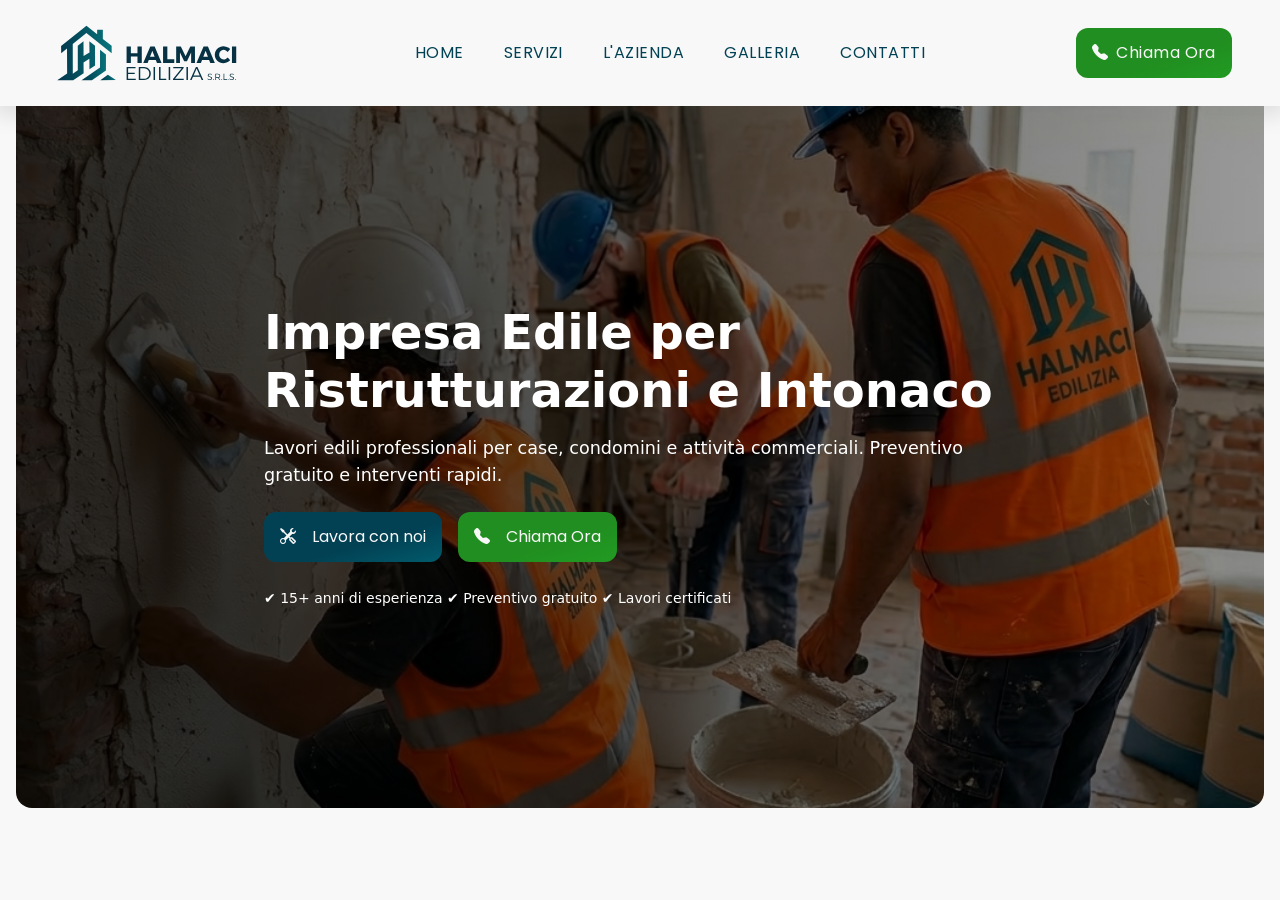
==== index.html @ b9a2c6d1 "section form contacts + fixes" ====
<!DOCTYPE html>
<html lang="it">

<head>
    <meta charset="UTF-8">
    <meta name="viewport" content="width=device-width, initial-scale=1.0">
    <title>Halmaci Edilizia S.R.L.S.</title>

    <!-- SEO -->
    <meta name="description"
        content="Halmaci Edilizia SRLS offre ristrutturazioni, lavori edili e servizi professionali per abitazioni e aziende. Contattaci per un preventivo.">
    <meta property="og:title" content="Halmaci Edilizia SRLS">
    <meta property="og:description" content="Ristrutturazioni e lavori edili professionali.">
    <meta name="author" content="Halmaci Edilizia SRLS">
    <meta property="og:type" content="website">
    <meta property="og:url" content="https://halmaciediliziasrls.it">
    <meta property="og:image" content="https://halmaciediliziasrls.it/assets/img/logo_halmaci_testo_destra">

    <!-- favicon -->
    <link rel="icon" type="image/png" sizes="96x96" href="/assets/img/favicon-package/favicon-96x96.png">
    <link rel="icon" href="/assets/img/favicon-package/favicon.svg" type="image/svg+xml" sizes="any">
    <link rel="icon" href="/assets/img/favicon-package/favicon.ico">
    <link rel="apple-touch-icon" href="/assets/img/favicon-package//apple-touch-icon.png">
    <link rel="manifest" href="/assets/img/favicon-package/site.webmanifest">
    <meta name="theme-color" content="#ffffff" media="(prefers-color-scheme: light)">
    <meta name="theme-color" content="#0f172a" media="(prefers-color-scheme: dark)">
    <!-- <link rel="icon" href="/assets/img/favicon.ico" type="image/x-icon"> -->


    <link href="https://cdn.jsdelivr.net/npm/bootstrap@5.3.2/dist/css/bootstrap.min.css" rel="stylesheet">
    <link rel="stylesheet" href="../assets/css/styles.css">
    <link rel="stylesheet" href="../assets/css/index.css">
    <link rel="stylesheet" href="../assets/css/navbar.css">
    <link rel="stylesheet" href="../assets/css/footer.css">
    <link rel="stylesheet" href="../assets/css/hero.css">
    <link rel="stylesheet" href="../assets/css/services.css">
    <link rel="stylesheet" href="../assets/css/aboutUs.css">
    <link rel="stylesheet" href="../assets/css/contact.css">
    <link rel="stylesheet" href="../assets/css/userReviews.css">
    <link rel="stylesheet" href="https://cdn.jsdelivr.net/npm/bootstrap-icons@1.13.1/font/bootstrap-icons.min.css">
    <link rel="preconnect" href="https://fonts.googleapis.com">
    <link rel="preconnect" href="https://fonts.gstatic.com" crossorigin>
</head>

<body>

    <!-- NAVBAR -->
    <div id="navbar"></div>

    <!-- CONTAINER PRINCIPALE -->
    <div id="content">
        <div id="home"></div>

        <div id="services"></div>

        <div id="user-reviews"></div>

        <div id="about-us"></div>

        <div id="contact-us"></div>

        <div id="work-with-us"></div>

        <!-- FOOTER -->
        <div id="footer"></div>
    </div>

    <script src="assets/js/navbarManager.js"></script>
    <script src="assets/js/loadComponents.js"></script>
    <script src="assets/js/switchForms.js"></script>
    <script src="assets/js/clearUrl.js"></script>
    <script src="https://cdn.jsdelivr.net/npm/bootstrap@5.3.2/dist/js/bootstrap.bundle.min.js"></script>


</body>

</html>
---- assets/css/styles.css ----
@import url('https://fonts.googleapis.com/css2?family=Roboto:ital,wght@0,100..900;1,100..900&display=swap');
@import url('https://fonts.googleapis.com/css2?family=Inter:ital,opsz,wght@0,14..32,100..900;1,14..32,100..900&display=swap');
@import url('https://fonts.googleapis.com/css2?family=Poppins:ital,wght@0,100;0,200;0,300;0,400;0,500;0,600;0,700;0,800;0,900;1,100;1,200;1,300;1,400;1,500;1,600;1,700;1,800;1,900&display=swap');

:root {
  /* --primary-color: #024154;
  --dark-primary-color: #0a1418;
  --secondary-color: #009aa5;
  --white-color: #fdfdfd;
  --grey-color: #e0eff1; */
  --primary-color: #024154;
  --dark-primary-color: #0a1418;
  --secondary-color: #009aa5;
  --light-secondary-color: #33b8c2;
  --white-color: #f8f8f8;
  --grey-color: #e3e3e3;
  --green-color: #27bd27;
  --dark-green-color: #208e20;
  --red-color: #da2929;
  --dark-red-color: #9f1c1c;
  --primary-linear-gradient: linear-gradient(to top left, var(--secondary-color) 0%, var(--primary-color) 70%, var(--primary-color) 100%);
  --secondary-linear-gradient-light: linear-gradient(to top left, var(--secondary-color) 0%, var(--light-secondary-color) 60%, #79d8e2 100%);
  --green-linear-gradient: linear-gradient(to top left, var(--green-color) 0%, var(--dark-green-color) 70%, var(--dark-green-color) 100%);
  --red-linear-gradient: linear-gradient(to top left, var(--red-color) 0%, var(--dark-red-color) 70%, var(--dark-red-color) 100%);
  --white-linear-gradient: linear-gradient(to top left, var(--grey-color) 0%, var(--grey-color) 70%, var(--white-color) 100%);
}

html {
  scroll-behavior: smooth;
}

/* DEFINIZIONE DIMENSIONI TESTI */
.font-title {
  font-family: "Poppins", sans-serif !important;
  font-weight: 700 !important;
  font-style: normal !important;
  font-size: 16px;
}

.font-paragraph {
  font-size: 16px;
  text-align: left;
  font-weight: 400 !important;
  font-family: "Inter", sans-serif;
  font-optical-sizing: auto;
  font-style: normal;
}

.inter {
  font-family: "Inter", sans-serif;
  font-optical-sizing: auto;
  font-style: normal;
}

.poppins {
  font-family: "Poppins", sans-serif;
  font-weight: 400;
  font-style: normal;
}

.poppins-bold {
  font-family: "Poppins", sans-serif;
  font-weight: 700;
  font-style: normal;
}

/* MODELLI DI TESTI */
.section-title {
  font-family: "Poppins", sans-serif !important;
  font-weight: 300 !important;
  font-style: normal !important;
  letter-spacing: 0.3rem;
  padding: 0 0 2.5rem 0;
  text-transform: uppercase;
  position: relative;

  span {
    font-size: 36px;
    position: relative;
  }

  .title-first-part {
    font-size: 36px;
  }

  .title-second-part {
    font-weight: 700;
    margin: 0 0 0 4rem;
    font-size: 38px;
    color: var(--primary-color);
  }

  @media (max-width: 991px) {
    padding: 0 0 1.5rem 0;
  }
}

/*******************/

/* BOTTONI CUSTOM */
.btn-custom {
  background: var(--primary-linear-gradient);
  background-size: 200% 200%;
  background-position: 0% 0%;
  transition: all 0.3s ease;
  font-size: 16px;
  display: flex;
  justify-content: center;
  align-items: center;
  gap: 0.5rem;
  color: var(--white-color);
  font-family: "Poppins", sans-serif;
  font-weight: 400;
  font-style: normal;
  padding: 0.8rem 1rem;
  text-decoration: none;
  border-radius: 12px;
  border: none;

  i {
    transition: all 0.3s ease;
  }

  &:hover {
    font-weight: 700;
    background-position: 100% 100%;

    i {
      transform: scale(1.3);
    }
  }
}

.btn-custom-ghost {
  background-color: transparent;
  border: 1px solid var(--primary-color);
  font-size: 16px;
  display: flex;
  gap: 0.5rem;
  justify-content: center;
  align-items: center;
  color: var(--primary-color);
  font-family: "Poppins", sans-serif;
  font-weight: 400;
  font-style: normal;
  padding: 0.8rem 1rem;
  text-decoration: none;
  border-radius: 12px;
  transition: all 0.3s ease;

  i {
    transition: all 0.3s ease;
  }

  &:hover {
    font-weight: 700;
    background-color: var(--primary-color);
    color: var(--white-color);

    i {
      transform: scale(1.3);
      transition: all 0.3s ease;
    }
  }
}

.btn-call-now {
  --primary-linear-gradient: var(--green-linear-gradient);
  color: var(--white-color) !important;
}

.btn-custom-light {
  --primary-linear-gradient: var(--white-linear-gradient);
  color: var(--dark-primary-color) !important;
}

.btn-call-now-navbar {
  @media (max-width: 991px) {
    width: 3rem !important;
    height: 3rem !important;

    i {
      margin: 0 !important;
    }

    span {
      display: none !important;
    }
  }
}

.btn-reset-form {
  --primary-linear-gradient: var(--red-linear-gradient) !important;
  color: var(--white-color) !important;
}

.container-custom {
  padding: 5rem 0 !important;
  width: 100% !important;
  max-width: 100% !important;

  @media (max-width: 991px) {
    padding: 3rem 1rem !important;
  }
}

.img-custom {
  border-radius: 12px;
}
---- assets/css/index.css ----
html,
body {
    height: 100%;
    margin: 0;
    padding: 0;
    overflow: hidden;
}

#content {
    height: 100%;
    overflow-y: auto;
    overflow-x: hidden;
    -webkit-overflow-scrolling: touch;
}

body {
    display: flex;
    flex-direction: column;
    min-height: 100vh;
    background-color: var(--white-color);
}

#content {
    flex: 1;
    scroll-behavior: smooth;
}
---- assets/css/navbar.css ----
.navbar {
    letter-spacing: 0.03em;
    box-shadow: 0px 5px 20px 5px rgba(0, 0, 0, 0.1);
}

.navbar-nav {
    gap: 1.5rem;

    @media (max-width: 991) {
        margin: 0 !important;
        margin-left: auto !important;
    }
}

.container-navbar {
    padding: 0.5rem 3rem !important;
    width: 100% !important;
    max-width: 100% !important;

    @media (max-width: 991px) {
        padding: 1rem !important;
    }
}

.custom-navbar {
    background-color: var(--white-color);

    .navbar-brand {
        color: var(--primary-color);
        font-weight: 700;
    }

    .logo {
        padding: 0.5rem;
    }

    .navbar-brand:hover {
        opacity: 0.8;
    }

    .nav-link {
        color: var(--primary-color);
        font-size: 16px;
        position: relative;
        border: none !important;
        transition: all 0.3s ease;

        &:hover {
            font-weight: 700;
        }
    }

    /* SEPARATORI PER OGNI VOCE DELLA NAVBAR MOBILE */
    .navbar-item-separators {
        &::after {
            content: "";
            position: absolute;
            left: 0;
            bottom: -5px;
            width: 100%;
            height: 1.5px;
            background: linear-gradient(to right, transparent, var(--grey-color), transparent);
            opacity: 1;
            transition: all 0.3s ease;
        }

        /* NASCONDI SU DESKTOP */
        @media (min-width: 992px) {
            &::after {
                height: 0;
                opacity: 0;
                background: linear-gradient(to right, transparent, var(--secondary-color), transparent);
            }
        }
    }

    .navbar-toggler:focus {
        box-shadow: none;
    }

    @media (max-width: 991px) {
        .navbar-nav li:last-child .nav-link {
            border-bottom: none !important;
        }
    }
}
---- assets/css/footer.css ----
footer {
    background: var(--primary-linear-gradient);
    color: var(--white-color);
    text-align: center;
    padding: 2rem;
    letter-spacing: 0.06em;
    border-radius: 16px 16px 0 0;

    a {
        text-decoration: none;
    }
}

.footer-col .font-title,
.footer-col .font-paragraph {
    text-transform: uppercase;
    letter-spacing: 0.1em;
}

.container-workhours {
    max-width: 20rem;
}

.column-social {
    @media (max-width: 1199px) {
        padding: 1rem 0 1rem 0;
    }
}

.footer-col a.link {
    transition: all 0.3s ease;

    &:hover {
        transform: scale(1.1)
    }
}

.social-item {
    width: 32px;
    height: 32px;
    font-size: 18px;
    border-radius: 50%;
    display: flex;
    justify-content: center;
    align-items: center;
    color: var(--white-color);
    text-decoration: none;
    transition: transform 0.3s ease, opacity 0.3s ease;

    i {
        display: flex;
        align-items: center;
        justify-content: center;
    }

    &:hover {
        transform: scale(1.12);
        opacity: 0.9;
    }
}

.instagram {
    background: radial-gradient(circle at 30% 107%,
            #fdf497 0%,
            #fdf497 5%,
            #fd5949 45%,
            #d6249f 60%,
            #285AEB 90%);
}

.facebook {
    background-color: #1877F2;
}

.tiktok {
    background-color: #0b0b0b;
}

.whatsapp {
    background-color: #25D366;
}

.footer-bottom-copyright {
    background: none;
}

.footer-section-title {
    font-family: "Poppins", sans-serif !important;
    font-weight: 700 !important;
    font-style: normal !important;
    font-size: 24px !important;
    text-transform: uppercase;
    position: relative;
    letter-spacing: 0.1rem;
}
---- assets/css/hero.css ----
.hero {
    height: 88vh;
    background-image: linear-gradient(to right, rgba(0, 0, 0, 0.8), rgba(0, 0, 0, 0.4)), url("../img/hero_images/hero_img.png");
    background-size: cover;
    background-position: center;
    position: relative;
    border-radius: 0 0 16px 16px;
    margin: 0 1rem 1rem 1rem;

    @media (max-height: 1200px) {
        height: 78vh;
    }
}

.hero-container {

    padding: 0 3rem;

    .hero-title {
        font-size: clamp(2rem, 4vw, 3rem);
        font-weight: 700;
        color: white;
    }

    .hero-subtitle {
        font-size: 1.1rem;
        color: white;
    }

    .hero-trust {
        color: white;
    }

}
---- assets/css/services.css ----
.service-container {
    background-color: var(--white-color);
}

.service-item {
    position: relative;
    padding: 0 2rem 0 2rem;
    color: var(--primary-color);

    & .service-icon {
        font-size: 64px;
        transition: all 0.3s ease;
    }

    & .service-title {
        padding-top: 1.5rem;
        font-size: 24px;
    }

    &>* {
        transition: transform 0.3s ease;
    }

    &:hover>* {
        transform: scale(1.05);
    }

    &:hover .service-icon {
        color: var(--secondary-color);
        font-size: 60px;
        transition: all 0.3s ease;
    }
}
---- assets/css/aboutUs.css ----
.about-us-container {
    background-color: var(--white-color);
    padding: 2rem 0;
}

/* HERO */
.about-hero {
    position: relative;
    margin-bottom: 3rem;
}

.about-bg {
    height: 30rem;
    background: url('../img/hero_images/about-us-img.png') center/cover no-repeat;
    background-attachment: fixed;
    border-radius: 16px;
}

.about-overlay {
    position: relative;
    margin-top: -330px;
    z-index: 2;
    display: flex;
    justify-content: center;
}

.about-box {
    max-width: calc(100vw - 50rem);
    background: #fff;
    padding: 2rem;
    border-radius: 16px;
    box-shadow: 0 10px 30px rgba(0, 0, 0, 0.08);
    width: 100%;
}

.about-box p {
    margin-bottom: 1rem;
    line-height: 1.7;
    text-align: justify;
}

/* CARD */
.about-card {
    position: relative;
    height: 220px;
    border-radius: 16px;
    padding: 2rem;
    color: #fff;
    overflow: hidden;
    transition: 0.3s;
}

.about-card:hover {
    transform: translateY(-6px);
    opacity: 0.92;
}

.about-card.mission {
    background: var(--primary-color);
}

.about-card.vision {
    background: var(--secondary-color);
}

.about-card.values {
    background: var(--dark-primary-color);
}

.about-title {
    position: absolute;
    bottom: 40%;
    left: 2rem;
    right: 2rem;
    font-size: 22px;
    text-transform: uppercase;
    transition: 0.3s;
}

.about-content {
    position: absolute;
    bottom: 2rem;
    left: 2rem;
    right: 2rem;
    opacity: 0;
    transform: translateY(20px);
    transition: 0.3s;
}

.about-card:hover .about-title {
    bottom: 70%;
    font-size: 18px;
}

.about-card:hover .about-content {
    opacity: 1;
    transform: translateY(0);
}

/* MOBILE */
@media (max-width: 1400px) {
    .about-bg {
        height: 500px;
    }

    .about-overlay {
        margin-top: -380px;
    }

    .about-title {
        bottom: 70%;
    }

    .about-content {
        opacity: 1;
        transform: none;
    }

    .about-box {
        max-width: calc(100vw - 10rem);
    }
}
---- assets/css/contact.css ----
#container-work-with-us,
#container-contact-us {
    min-height: 701.59px !important;
}

.row-form {
    padding: 1rem;
    border-radius: 16px;
    background-color: var(--grey-color);
}

.form-control {
    min-height: 3.5rem !important;
    font-size: 16px;
    border-radius: 12px;
    padding: 1rem;
}

@media (min-width: 1200px) {
    .contacts-container {
        padding: 2rem;
    }
}

.form-container {
    padding: 1rem;
    background: var(--primary-linear-gradient);
    border-radius: 16px;
    height: 100%;
}

#form-contact-us,
#form-work-with-us {
    padding: 0 !important;
}

.form-description-container {
    border-radius: 16px;
    align-items: start;
    align-content: start;
    min-width: 0;
    display: flex;
    flex-direction: column;
    height: 100%;

    .jobDescription-title {
        text-transform: uppercase;
        font-size: 50px !important;
    }
}

.contact-item {
    color: var(--dark-color);
    transition: color 0.3s ease;
    min-width: 0;
}

.contact-item:hover {
    color: var(--secondary-color);
}

.contact-value {
    word-break: break-word;
}

.contact-icon {
    font-size: 22px;
    width: 30px;
    display: flex;
    justify-content: center;
}

.contact-label {
    font-size: 12px;
    opacity: 0.7;
}

.contatti {
    display: grid;
    grid-template-columns: repeat(2, minmax(0, 1fr));
    gap: 1rem;
    justify-content: start;
    align-items: start;

    @media (max-width: 768px) {
        grid-template-columns: 1fr;
        padding: 1rem 0 2rem 0;
    }
}

.form-description-title {
    text-transform: uppercase;
    font-size: 40px !important;
    letter-spacing: normal;
    color: var(--dark-primary-color);
}

.form-label {
    color: var(--white-color);
}

.messaggio-contact-us {
    height: 16rem;
    resize: vertical;
}

/* --- ANIMAZIONE SLIDER --- */
.form-slider {
    position: relative;
    overflow: hidden;
}

.row-form {
    position: absolute;
    width: 100%;
    top: 0;
    left: 12px;
    opacity: 0;
    transform: translateX(50px);
    transition: all 0.4s ease;
    pointer-events: none;
}

.row-form.active {
    opacity: 1;
    transform: translateX(0);
    pointer-events: all;
    position: relative;
}

.row-form.exit-left {
    transform: translateX(-50px);
    opacity: 0;
}

.row-form.exit-right {
    transform: translateX(50px);
    opacity: 0;
}

.form-slider {
    position: relative;
    overflow: hidden;
}

.form-slider.fixed-height {
    transition: height 0.3s ease;
}

/* //////////////////////////// */
---- assets/css/userReviews.css ----
.user-review-container {
    background-color: var(--primary-color);
    padding: 0 2rem;
    overflow: hidden;
}

.section-title-user-review {
    --primary-color: var(--white-color);
    color: var(--grey-color) !important;
}

.user-review-list {
    display: grid;
    grid-auto-flow: column;
    grid-template-rows: repeat(1, auto);
    gap: 1rem;
    width: max-content;
    animation: scrollReviews 80s linear infinite;

    &:hover {
        animation-play-state: paused;
    }
}

.review-card {
    width: 280px;
    min-height: 160px;
    padding: 1rem;
    background: var(--white-color);
    border: 1px solid var(--grey-color);
    border-radius: 12px;
    transition: all 0.3s ease;
    flex-shrink: 0;
}

.review-card:hover {
    transform: translateY(-4px);
    box-shadow: 0 10px 30px rgba(0, 0, 0, 0.06);
}

.review-rating {
    font-size: 16px;
    color: #f5a623;
    letter-spacing: 2px;
}

.review-text {
    font-size: 15px;
    line-height: 1.6;
    color: #333;
}

.review-author {
    display: flex;
    align-items: center;
    gap: 0.5rem;
    margin-bottom: 0.5rem;
}

.review-author img {
    width: 42px;
    height: 42px;
    border-radius: 50%;
}

.review-description {
    margin: 0 !important;
    font-size: 14px !important;
}

.user-review-container {
    position: relative;
    overflow: hidden;
}

.user-review-container::after {
    content: "";
    position: absolute;
    inset: 0;
    pointer-events: none;

    background: linear-gradient(to right,
            var(--primary-color),
            transparent 5%,
            transparent 95%,
            var(--primary-color));
}

@keyframes scrollReviews {
    0% {
        transform: translateX(0);
    }

    100% {
        transform: translateX(-50%);
    }
}
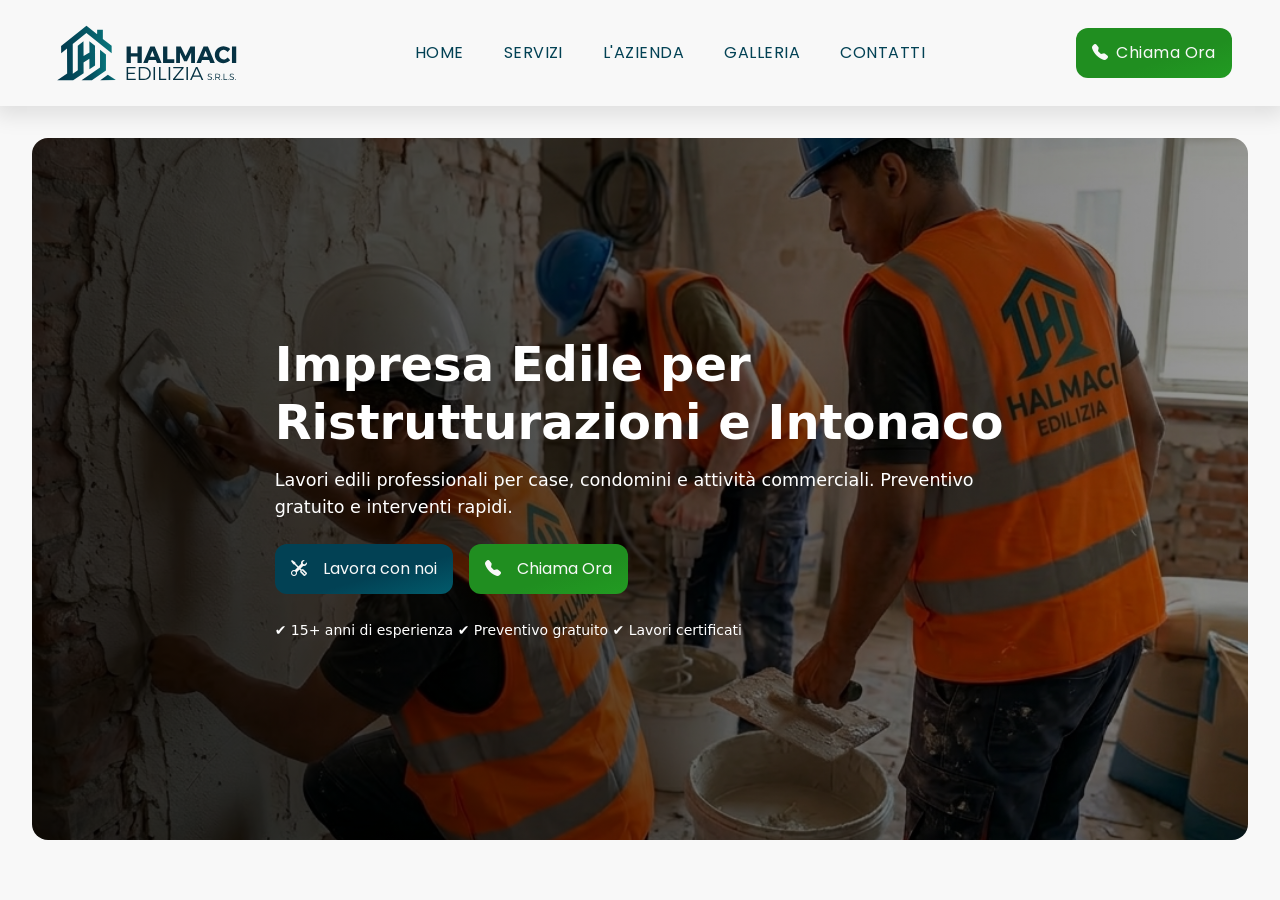
==== commit 145ab962: "aggiunta animazione allo scrolling" ====
--- a/index.html
+++ b/index.html
@@ -66,6 +66,7 @@
     </div>
 
     <script src="assets/js/navbarManager.js"></script>
+    <script src="assets/js/animations.js"></script>
     <script src="assets/js/loadComponents.js"></script>
     <script src="assets/js/switchForms.js"></script>
     <script src="assets/js/clearUrl.js"></script>
--- a/assets/css/styles.css
+++ b/assets/css/styles.css
@@ -195,7 +195,7 @@
 }
 
 .container-custom {
-  padding: 5rem 0 !important;
+  padding: 3rem 0 !important;
   width: 100% !important;
   max-width: 100% !important;
 
@@ -206,4 +206,15 @@
 
 .img-custom {
   border-radius: 12px;
+}
+
+.reveal {
+  opacity: 0;
+  transform: translateY(30px);
+  transition: all 0.6s ease;
+}
+
+.reveal.visible {
+  opacity: 1;
+  transform: translateY(0);
 }
--- a/assets/css/hero.css
+++ b/assets/css/hero.css
@@ -1,14 +1,18 @@
 .hero {
-    height: 88vh;
+    height: 87vh;
     background-image: linear-gradient(to right, rgba(0, 0, 0, 0.8), rgba(0, 0, 0, 0.4)), url("../img/hero_images/hero_img.png");
     background-size: cover;
     background-position: center;
     position: relative;
-    border-radius: 0 0 16px 16px;
-    margin: 0 1rem 1rem 1rem;
+    border-radius: 16px;
+    margin: 2rem;
 
     @media (max-height: 1200px) {
         height: 78vh;
+    }
+
+    @media (max-width: 1199px) {
+        margin: 1rem;
     }
 }
 
--- a/assets/css/services.css
+++ b/assets/css/services.css
@@ -3,31 +3,70 @@
 }
 
 .service-item {
-    position: relative;
-    padding: 0 2rem 0 2rem;
+    padding: 0 1rem;
+    margin-bottom: 1.5rem;
     color: var(--primary-color);
+}
 
-    & .service-icon {
-        font-size: 64px;
-        transition: all 0.3s ease;
+.service-item-container {
+    padding: 1.5rem;
+    border-radius: 16px;
+    background-color: var(--grey-color);
+    transition: all 0.3s ease;
+    overflow: hidden;
+    height: 100%;
+    border: 1px solid rgba(0, 0, 0, 0.05);
+}
+
+.service-icon {
+    font-size: 42px;
+    margin-bottom: 0.75rem;
+    display: inline-block;
+    transition: all 0.3s ease;
+}
+
+.service-title {
+    font-size: 20px;
+    margin-bottom: 0.5rem;
+}
+
+.service-description {
+    font-size: 14.5px;
+    line-height: 1.7;
+    color: #444;
+}
+
+@media (min-width: 768px) {
+    .service-item {
+        padding: 0 1.5rem;
+        margin-bottom: 2rem;
     }
 
-    & .service-title {
-        padding-top: 1.5rem;
-        font-size: 24px;
+    .service-item-container:hover {
+        transform: translateY(-6px);
+        box-shadow: 0 15px 40px rgba(0, 0, 0, 0.08);
     }
 
-    &>* {
-        transition: transform 0.3s ease;
+    .service-item-container:hover .service-icon {
+        color: var(--secondary-color);
+        transform: scale(0.95);
     }
 
-    &:hover>* {
-        transform: scale(1.05);
+    .service-icon {
+        font-size: 56px;
     }
 
-    &:hover .service-icon {
-        color: var(--secondary-color);
-        font-size: 60px;
-        transition: all 0.3s ease;
+    .service-title {
+        font-size: 22px;
+    }
+
+    .service-description {
+        font-size: 15px;
+    }
+}
+
+@media (min-width: 1200px) {
+    .service-description {
+        min-height: 10rem;
     }
 }
--- a/assets/css/aboutUs.css
+++ b/assets/css/aboutUs.css
@@ -1,36 +1,38 @@
 .about-us-container {
     background-color: var(--white-color);
-    padding: 2rem 0;
-}
-
-/* HERO */
-.about-hero {
-    position: relative;
-    margin-bottom: 3rem;
 }
 
 .about-bg {
-    height: 30rem;
     background: url('../img/hero_images/about-us-img.png') center/cover no-repeat;
     background-attachment: fixed;
+    min-height: 70vh !important;
+    display: flex;
+    justify-content: center;
+    align-items: center;
     border-radius: 16px;
+    margin: 0 2rem;
+
+    @media (max-width: 1200px) {
+        padding: 1.5rem 1.5rem;
+    }
+
+    @media (max-width: 1199px) {
+        margin: 0 0.5rem;
+    }
 }
 
 .about-overlay {
     position: relative;
-    margin-top: -330px;
-    z-index: 2;
     display: flex;
     justify-content: center;
+    padding: 0 0 2rem 0;
 }
 
 .about-box {
-    max-width: calc(100vw - 50rem);
+    padding: 2.5rem;
     background: #fff;
-    padding: 2rem;
     border-radius: 16px;
     box-shadow: 0 10px 30px rgba(0, 0, 0, 0.08);
-    width: 100%;
 }
 
 .about-box p {
@@ -99,13 +101,6 @@
 
 /* MOBILE */
 @media (max-width: 1400px) {
-    .about-bg {
-        height: 500px;
-    }
-
-    .about-overlay {
-        margin-top: -380px;
-    }
 
     .about-title {
         bottom: 70%;
@@ -115,8 +110,11 @@
         opacity: 1;
         transform: none;
     }
+}
 
-    .about-box {
-        max-width: calc(100vw - 10rem);
+@media (max-width: 991px) {
+
+    .title-about-us {
+        padding: 0 12px;
     }
 }
--- a/assets/css/userReviews.css
+++ b/assets/css/userReviews.css
@@ -1,79 +1,24 @@
 .user-review-container {
-    background-color: var(--primary-color);
     padding: 0 2rem;
-    overflow: hidden;
 }
 
-.section-title-user-review {
-    --primary-color: var(--white-color);
-    color: var(--grey-color) !important;
-}
+.review-bg {
+    display: flex;
+    align-items: center;
+    background: var(--primary-color);
+    padding: 1rem;
+    margin: 0 2rem;
+    border-radius: 16px;
+    position: relative;
+    overflow: hidden;
+    height: 35vh;
 
-.user-review-list {
-    display: grid;
-    grid-auto-flow: column;
-    grid-template-rows: repeat(1, auto);
-    gap: 1rem;
-    width: max-content;
-    animation: scrollReviews 80s linear infinite;
-
-    &:hover {
-        animation-play-state: paused;
+    @media (max-width: 1199px) {
+        margin: 0 0.5rem;
     }
 }
 
-.review-card {
-    width: 280px;
-    min-height: 160px;
-    padding: 1rem;
-    background: var(--white-color);
-    border: 1px solid var(--grey-color);
-    border-radius: 12px;
-    transition: all 0.3s ease;
-    flex-shrink: 0;
-}
-
-.review-card:hover {
-    transform: translateY(-4px);
-    box-shadow: 0 10px 30px rgba(0, 0, 0, 0.06);
-}
-
-.review-rating {
-    font-size: 16px;
-    color: #f5a623;
-    letter-spacing: 2px;
-}
-
-.review-text {
-    font-size: 15px;
-    line-height: 1.6;
-    color: #333;
-}
-
-.review-author {
-    display: flex;
-    align-items: center;
-    gap: 0.5rem;
-    margin-bottom: 0.5rem;
-}
-
-.review-author img {
-    width: 42px;
-    height: 42px;
-    border-radius: 50%;
-}
-
-.review-description {
-    margin: 0 !important;
-    font-size: 14px !important;
-}
-
-.user-review-container {
-    position: relative;
-    overflow: hidden;
-}
-
-.user-review-container::after {
+.review-bg::after {
     content: "";
     position: absolute;
     inset: 0;
@@ -81,9 +26,68 @@
 
     background: linear-gradient(to right,
             var(--primary-color),
-            transparent 5%,
-            transparent 95%,
+            transparent 8%,
+            transparent 92%,
             var(--primary-color));
+}
+
+.user-review-list {
+    display: grid;
+    grid-auto-flow: column;
+    grid-auto-rows: 1fr;
+    gap: 1.5rem;
+    width: max-content;
+    height: 100%;
+    animation: scrollReviews 80s linear infinite;
+    will-change: transform;
+}
+
+.user-review-list:hover {
+    animation-play-state: paused;
+}
+
+/* CARD */
+.review-card {
+    width: 320px;
+    height: 100%;
+    padding: 1.25rem;
+    background: var(--white-color);
+    border: 1px solid var(--grey-color);
+    border-radius: 14px;
+    display: flex;
+    flex-direction: column;
+    justify-content: space-between;
+    transition: all 0.3s ease;
+}
+
+.review-card:hover {
+    transform: translateY(-6px);
+    box-shadow: 0 15px 40px rgba(0, 0, 0, 0.08);
+}
+
+.review-description {
+    margin: 0;
+    font-size: 15px;
+    line-height: 1.6;
+}
+
+.review-author {
+    display: flex;
+    align-items: center;
+    gap: 0.75rem;
+    margin-bottom: 0.75rem;
+}
+
+.review-author img {
+    width: 44px;
+    height: 44px;
+    border-radius: 50%;
+}
+
+.review-rating {
+    font-size: 16px;
+    color: #f5a623;
+    letter-spacing: 2px;
 }
 
 @keyframes scrollReviews {
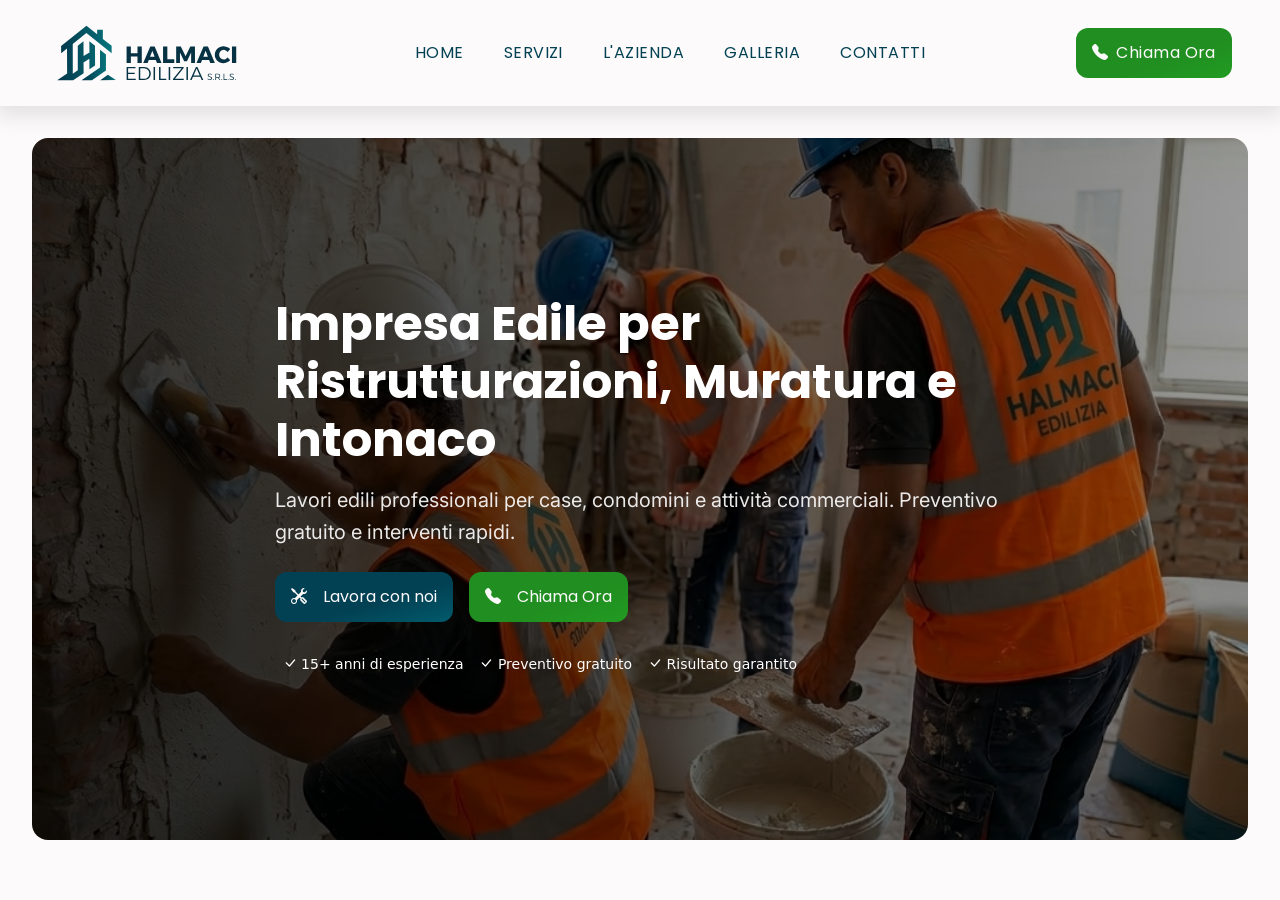
==== commit 198c445c: "commentato manifest in index.html + fix vari" ====
--- a/index.html
+++ b/index.html
@@ -18,10 +18,8 @@
 
     <!-- favicon -->
     <link rel="icon" type="image/png" sizes="96x96" href="/assets/img/favicon-package/favicon-96x96.png">
-    <link rel="icon" href="/assets/img/favicon-package/favicon.svg" type="image/svg+xml" sizes="any">
-    <link rel="icon" href="/assets/img/favicon-package/favicon.ico">
     <link rel="apple-touch-icon" href="/assets/img/favicon-package//apple-touch-icon.png">
-    <link rel="manifest" href="/assets/img/favicon-package/site.webmanifest">
+    <!-- <link rel="manifest" href="/assets/img/favicon-package/site.webmanifest"> -->
     <meta name="theme-color" content="#ffffff" media="(prefers-color-scheme: light)">
     <meta name="theme-color" content="#0f172a" media="(prefers-color-scheme: dark)">
     <!-- <link rel="icon" href="/assets/img/favicon.ico" type="image/x-icon"> -->
--- a/assets/css/styles.css
+++ b/assets/css/styles.css
@@ -3,22 +3,18 @@
 @import url('https://fonts.googleapis.com/css2?family=Poppins:ital,wght@0,100;0,200;0,300;0,400;0,500;0,600;0,700;0,800;0,900;1,100;1,200;1,300;1,400;1,500;1,600;1,700;1,800;1,900&display=swap');
 
 :root {
-  /* --primary-color: #024154;
-  --dark-primary-color: #0a1418;
-  --secondary-color: #009aa5;
-  --white-color: #fdfdfd;
-  --grey-color: #e0eff1; */
   --primary-color: #024154;
   --dark-primary-color: #0a1418;
   --secondary-color: #009aa5;
-  --light-secondary-color: #33b8c2;
-  --white-color: #f8f8f8;
+  --light-secondary-color: #45d0da;
+  --white-color: #fcfafa;
   --grey-color: #e3e3e3;
   --green-color: #27bd27;
   --dark-green-color: #208e20;
   --red-color: #da2929;
   --dark-red-color: #9f1c1c;
   --primary-linear-gradient: linear-gradient(to top left, var(--secondary-color) 0%, var(--primary-color) 70%, var(--primary-color) 100%);
+  --primary-linear-gradient-reverse: linear-gradient(to top left, var(--primary-color) 0%, var(--secondary-color) 70%, var(--secondary-color) 100%);
   --secondary-linear-gradient-light: linear-gradient(to top left, var(--secondary-color) 0%, var(--light-secondary-color) 60%, #79d8e2 100%);
   --green-linear-gradient: linear-gradient(to top left, var(--green-color) 0%, var(--dark-green-color) 70%, var(--dark-green-color) 100%);
   --red-linear-gradient: linear-gradient(to top left, var(--red-color) 0%, var(--dark-red-color) 70%, var(--dark-red-color) 100%);
@@ -34,11 +30,11 @@
   font-family: "Poppins", sans-serif !important;
   font-weight: 700 !important;
   font-style: normal !important;
-  font-size: 16px;
+  font-size: 18px;
 }
 
 .font-paragraph {
-  font-size: 16px;
+  font-size: 14px;
   text-align: left;
   font-weight: 400 !important;
   font-family: "Inter", sans-serif;
@@ -70,7 +66,7 @@
   font-weight: 300 !important;
   font-style: normal !important;
   letter-spacing: 0.3rem;
-  padding: 0 0 2.5rem 0;
+  padding: 0 0 2.5rem 0 !important;
   text-transform: uppercase;
   position: relative;
 
@@ -91,7 +87,7 @@
   }
 
   @media (max-width: 991px) {
-    padding: 0 0 1.5rem 0;
+    padding: 0 0 1.5rem 0 !important;
   }
 }
 
@@ -108,6 +104,7 @@
   justify-content: center;
   align-items: center;
   gap: 0.5rem;
+  text-align: center;
   color: var(--white-color);
   font-family: "Poppins", sans-serif;
   font-weight: 400;
@@ -208,6 +205,7 @@
   border-radius: 12px;
 }
 
+/* ANIMAZIONI */
 .reveal {
   opacity: 0;
   transform: translateY(30px);
@@ -217,4 +215,73 @@
 .reveal.visible {
   opacity: 1;
   transform: translateY(0);
-}+}
+
+.delay-1 {
+  transition-delay: 0.2s;
+}
+
+.delay-2 {
+  transition-delay: 0.3s;
+}
+
+.delay-3 {
+  transition-delay: 0.4s;
+}
+
+.delay-4 {
+  transition-delay: 0.5s;
+}
+
+.delay-5 {
+  transition-delay: 0.6s;
+}
+
+/* FINE ANIMAZIONI */
+
+/* SOCIALS */
+.social-item {
+  width: 48px;
+  height: 48px;
+  font-size: 24px;
+  border-radius: 12px;
+  display: flex;
+  justify-content: center;
+  align-items: center;
+  color: var(--white-color);
+  text-decoration: none;
+  transition: transform 0.3s ease, opacity 0.3s ease;
+
+  i {
+    display: flex;
+    align-items: center;
+    justify-content: center;
+  }
+
+  &:hover {
+    transform: scale(1.12);
+    opacity: 0.9;
+  }
+}
+
+.instagram {
+  background: radial-gradient(circle at 30% 107%,
+      #fdf497 0%,
+      #fdf497 5%,
+      #fd5949 45%,
+      #d6249f 60%,
+      #285AEB 90%);
+}
+
+.facebook {
+  background-color: #1877F2;
+}
+
+.tiktok {
+  background-color: #0b0b0b;
+}
+
+.whatsapp {
+  background-color: #25D366;
+}
+/* FINE SOCIALS */
--- a/assets/css/footer.css
+++ b/assets/css/footer.css
@@ -2,7 +2,6 @@
     background: var(--primary-linear-gradient);
     color: var(--white-color);
     text-align: center;
-    padding: 2rem;
     letter-spacing: 0.06em;
     border-radius: 16px 16px 0 0;
 
@@ -11,10 +10,42 @@
     }
 }
 
+.contatti-footer {
+    display: grid;
+    grid-template-columns: repeat(2, minmax(0, 1fr));
+    gap: 1rem;
+    justify-content: start;
+    align-items: start;
+
+    @media (max-width: 768px) {
+        grid-template-columns: 1fr;
+        padding: 1rem 0 2rem 0;
+    }
+
+    .contact-item {
+        justify-content: center;
+        transition: all 0.3s ease;
+
+        &:hover {
+            color: var(--white-color);
+            transform: scale(1.1)
+        }
+    }
+}
+
 .footer-col .font-title,
 .footer-col .font-paragraph {
     text-transform: uppercase;
     letter-spacing: 0.1em;
+}
+
+.font-paragraph-footer {
+    font-size: 14px;
+    text-align: left;
+    font-weight: 400 !important;
+    font-family: "Inter", sans-serif;
+    font-optical-sizing: auto;
+    font-style: normal;
 }
 
 .container-workhours {
@@ -35,51 +66,6 @@
     }
 }
 
-.social-item {
-    width: 32px;
-    height: 32px;
-    font-size: 18px;
-    border-radius: 50%;
-    display: flex;
-    justify-content: center;
-    align-items: center;
-    color: var(--white-color);
-    text-decoration: none;
-    transition: transform 0.3s ease, opacity 0.3s ease;
-
-    i {
-        display: flex;
-        align-items: center;
-        justify-content: center;
-    }
-
-    &:hover {
-        transform: scale(1.12);
-        opacity: 0.9;
-    }
-}
-
-.instagram {
-    background: radial-gradient(circle at 30% 107%,
-            #fdf497 0%,
-            #fdf497 5%,
-            #fd5949 45%,
-            #d6249f 60%,
-            #285AEB 90%);
-}
-
-.facebook {
-    background-color: #1877F2;
-}
-
-.tiktok {
-    background-color: #0b0b0b;
-}
-
-.whatsapp {
-    background-color: #25D366;
-}
-
 .footer-bottom-copyright {
     background: none;
 }
@@ -92,4 +78,9 @@
     text-transform: uppercase;
     position: relative;
     letter-spacing: 0.1rem;
+}
+
+.powered-by {
+    background-color: var(--dark-primary-color);
+    color: var(--white-color);
 }
--- a/assets/css/hero.css
+++ b/assets/css/hero.css
@@ -6,33 +6,70 @@
     position: relative;
     border-radius: 16px;
     margin: 2rem;
-
-    @media (max-height: 1200px) {
-        height: 78vh;
-    }
-
-    @media (max-width: 1199px) {
-        margin: 1rem;
-    }
 }
 
 .hero-container {
-
-    padding: 0 3rem;
+    padding: 0 1.5rem;
 
     .hero-title {
-        font-size: clamp(2rem, 4vw, 3rem);
+        font-size: 48px;
+        line-height: 1.2;
         font-weight: 700;
         color: white;
+        margin-bottom: 1rem;
     }
 
     .hero-subtitle {
-        font-size: 1.1rem;
+        font-size: 20px;
         color: white;
+        line-height: 1.6;
+        opacity: 0.9;
+        margin-bottom: 1.5rem;
     }
 
     .hero-trust {
         color: white;
     }
+}
 
+@media (max-width: 1199px) {
+    .hero {
+        margin: 1rem;
+    }
+}
+
+@media (min-width: 992px) {
+    .hero-container {
+        padding: 0 3rem;
+    }
+}
+
+@media (max-width: 576px) {
+    .hero-container {
+        padding: 0 1rem;
+    }
+
+    .btn-hero {
+        width: 100%;
+    }
+}
+
+@media (max-height: 1200px) {
+    .hero {
+        height: 78vh;
+    }
+}
+
+@media (max-height: 991px) and (max-width: 576px) {
+    .hero-title {
+        font-size: 28px !important;
+    }
+
+    .hero-subtitle {
+        font-size: 16px !important;
+    }
+
+    .btn-hero {
+        font-size: 16px !important;
+    }
 }
--- a/assets/css/services.css
+++ b/assets/css/services.css
@@ -26,14 +26,7 @@
 }
 
 .service-title {
-    font-size: 20px;
     margin-bottom: 0.5rem;
-}
-
-.service-description {
-    font-size: 14.5px;
-    line-height: 1.7;
-    color: #444;
 }
 
 @media (min-width: 768px) {
@@ -55,14 +48,6 @@
     .service-icon {
         font-size: 56px;
     }
-
-    .service-title {
-        font-size: 22px;
-    }
-
-    .service-description {
-        font-size: 15px;
-    }
 }
 
 @media (min-width: 1200px) {
--- a/assets/css/aboutUs.css
+++ b/assets/css/aboutUs.css
@@ -3,7 +3,7 @@
 }
 
 .about-bg {
-    background: url('../img/hero_images/about-us-img.png') center/cover no-repeat;
+    background: url('../img/about-us-img.png') center/cover no-repeat;
     background-attachment: fixed;
     min-height: 70vh !important;
     display: flex;
@@ -25,7 +25,56 @@
     position: relative;
     display: flex;
     justify-content: center;
-    padding: 0 0 2rem 0;
+    padding: 0 2rem 2rem 2rem;
+}
+
+.about-us-img {
+    position: absolute;
+    border-radius: 16px;
+    margin: 0 2rem;
+    box-shadow: 0 10px 30px rgba(0, 0, 0, 0.08);
+    object-fit: cover;
+}
+
+.about-us-img-1 {
+    z-index: 999;
+    width: 20rem;
+    height: 26rem;
+    top: 5rem;
+    left: -5.8rem;
+
+    @media (max-width: 1400px) {
+        width: 18rem !important;
+        height: 22rem !important;
+    }
+}
+
+.about-us-img-2 {
+    z-index: 999;
+    width: 14rem;
+    height: 14rem;
+    top: 20rem;
+    left: 2rem;
+
+    @media (max-width: 1400px) {
+        width: 12rem !important;
+        height: 12rem !important;
+        left: 1rem;
+    }
+}
+
+.about-us-img-3 {
+    z-index: 999;
+    width: 20rem;
+    height: 26rem;
+    bottom: 1rem;
+    right: -5rem;
+
+    @media (max-width: 1400px) {
+        width: 16rem !important;
+        height: 32rem !important;
+        right: -3rem;
+    }
 }
 
 .about-box {
@@ -36,9 +85,8 @@
 }
 
 .about-box p {
-    margin-bottom: 1rem;
-    line-height: 1.7;
-    text-align: justify;
+    text-align: left;
+    margin: 0 auto 1.2rem auto;
 }
 
 /* CARD */
@@ -74,7 +122,6 @@
     bottom: 40%;
     left: 2rem;
     right: 2rem;
-    font-size: 22px;
     text-transform: uppercase;
     transition: 0.3s;
 }
@@ -99,7 +146,14 @@
     transform: translateY(0);
 }
 
-/* MOBILE */
+/* RESPONSIVE */
+@media (min-width: 1200px) {
+
+    .about-overlay {
+        padding: 2rem;
+    }
+}
+
 @media (max-width: 1400px) {
 
     .about-title {
@@ -117,4 +171,16 @@
     .title-about-us {
         padding: 0 12px;
     }
+
+    .about-overlay {
+        padding: 0 1rem 1.5rem 1rem !important;
+    }
+
+    .about-box {
+        padding: 2rem !important;
+    }
+
+    .about-us-img {
+        display: none !important;
+    }
 }
--- a/assets/css/contact.css
+++ b/assets/css/contact.css
@@ -1,6 +1,10 @@
 #container-work-with-us,
 #container-contact-us {
-    min-height: 701.59px !important;
+    min-height: 700px;
+}
+
+.contacts-container {
+    padding: 2rem;
 }
 
 .row-form {
@@ -9,50 +13,57 @@
     background-color: var(--grey-color);
 }
 
+.form-container {
+    padding: 1rem;
+    background: var(--primary-linear-gradient-reverse);
+    border-radius: 16px;
+    height: 100%;
+}
+
+#form-work-with-us,
+#form-contact-us {
+    margin-right: 0 !important;
+    padding-right: 0 !important;
+}
+
 .form-control {
-    min-height: 3.5rem !important;
+    min-height: 3.5rem;
     font-size: 16px;
     border-radius: 12px;
     padding: 1rem;
 }
 
-@media (min-width: 1200px) {
-    .contacts-container {
-        padding: 2rem;
-    }
+.form-label {
+    color: var(--white-color);
 }
 
-.form-container {
-    padding: 1rem;
-    background: var(--primary-linear-gradient);
-    border-radius: 16px;
-    height: 100%;
+.messaggio-contact-us {
+    height: 16rem;
+    resize: vertical;
 }
 
-#form-contact-us,
-#form-work-with-us {
-    padding: 0 !important;
+.form-description-title {
+    text-transform: uppercase;
+    font-size: 40px;
+    color: var(--dark-primary-color);
 }
 
-.form-description-container {
-    border-radius: 16px;
-    align-items: start;
-    align-content: start;
-    min-width: 0;
-    display: flex;
-    flex-direction: column;
-    height: 100%;
+.jobDescription-title {
+    text-transform: uppercase;
+    font-size: 48px;
+}
 
-    .jobDescription-title {
-        text-transform: uppercase;
-        font-size: 50px !important;
-    }
+.contatti {
+    display: grid;
+    grid-template-columns: repeat(2, minmax(0, 1fr));
+    gap: 1rem;
+    justify-content: center;
+    width: 100%;
 }
 
 .contact-item {
     color: var(--dark-color);
     transition: color 0.3s ease;
-    min-width: 0;
 }
 
 .contact-item:hover {
@@ -75,46 +86,29 @@
     opacity: 0.7;
 }
 
-.contatti {
-    display: grid;
-    grid-template-columns: repeat(2, minmax(0, 1fr));
-    gap: 1rem;
-    justify-content: start;
-    align-items: start;
-
-    @media (max-width: 768px) {
-        grid-template-columns: 1fr;
-        padding: 1rem 0 2rem 0;
-    }
+.form-description-container {
+    border-radius: 16px;
+    display: flex;
+    flex-direction: column;
+    align-items: flex-start;
+    align-content: flex-start;
+    min-width: 0;
+    height: 100%;
 }
 
-.form-description-title {
-    text-transform: uppercase;
-    font-size: 40px !important;
-    letter-spacing: normal;
-    color: var(--dark-primary-color);
+.form-slider {
+    position: relative;
 }
 
-.form-label {
-    color: var(--white-color);
-}
-
-.messaggio-contact-us {
-    height: 16rem;
-    resize: vertical;
-}
-
-/* --- ANIMAZIONE SLIDER --- */
-.form-slider {
-    position: relative;
-    overflow: hidden;
+.form-slider.fixed-height {
+    transition: height 0.3s ease;
 }
 
 .row-form {
     position: absolute;
     width: 100%;
     top: 0;
-    left: 12px;
+    left: 0;
     opacity: 0;
     transform: translateX(50px);
     transition: all 0.4s ease;
@@ -138,13 +132,17 @@
     opacity: 0;
 }
 
-.form-slider {
-    position: relative;
-    overflow: hidden;
+@media (max-width: 991px) {
+    #form-work-with-us,
+    #form-contact-us {
+        margin: 0 !important;
+        padding: 0 !important;
+    }
 }
 
-.form-slider.fixed-height {
-    transition: height 0.3s ease;
-}
-
-/* //////////////////////////// */+@media (max-width: 768px) {
+    .contatti {
+        grid-template-columns: 1fr;
+        padding: 1rem 0 2rem;
+    }
+}
--- a/assets/css/userReviews.css
+++ b/assets/css/userReviews.css
@@ -12,8 +12,10 @@
     position: relative;
     overflow: hidden;
     height: 35vh;
+}
 
-    @media (max-width: 1199px) {
+@media (max-width: 1199px) {
+    .review-bg {
         margin: 0 0.5rem;
     }
 }
@@ -23,7 +25,6 @@
     position: absolute;
     inset: 0;
     pointer-events: none;
-
     background: linear-gradient(to right,
             var(--primary-color),
             transparent 8%,
@@ -31,22 +32,30 @@
             var(--primary-color));
 }
 
-.user-review-list {
-    display: grid;
-    grid-auto-flow: column;
-    grid-auto-rows: 1fr;
-    gap: 1.5rem;
-    width: max-content;
-    height: 100%;
-    animation: scrollReviews 80s linear infinite;
-    will-change: transform;
+.review-wrapper {
+    overflow: hidden;
+    width: 100%;
 }
 
-.user-review-list:hover {
+.review-track {
+    display: flex;
+    width: fit-content;
+    min-width: 100%;
+    animation: scroll 60s linear infinite;
+    will-change: transform;
+    gap: 1.5rem;
+}
+
+.review-track:hover {
     animation-play-state: paused;
 }
 
-/* CARD */
+.review-group {
+    display: flex;
+    gap: 1.5rem;
+    flex-shrink: 0;
+}
+
 .review-card {
     width: 320px;
     height: 100%;
@@ -63,12 +72,6 @@
 .review-card:hover {
     transform: translateY(-6px);
     box-shadow: 0 15px 40px rgba(0, 0, 0, 0.08);
-}
-
-.review-description {
-    margin: 0;
-    font-size: 15px;
-    line-height: 1.6;
 }
 
 .review-author {
@@ -90,12 +93,12 @@
     letter-spacing: 2px;
 }
 
-@keyframes scrollReviews {
-    0% {
+@keyframes scroll {
+    from {
         transform: translateX(0);
     }
 
-    100% {
+    to {
         transform: translateX(-50%);
     }
 }
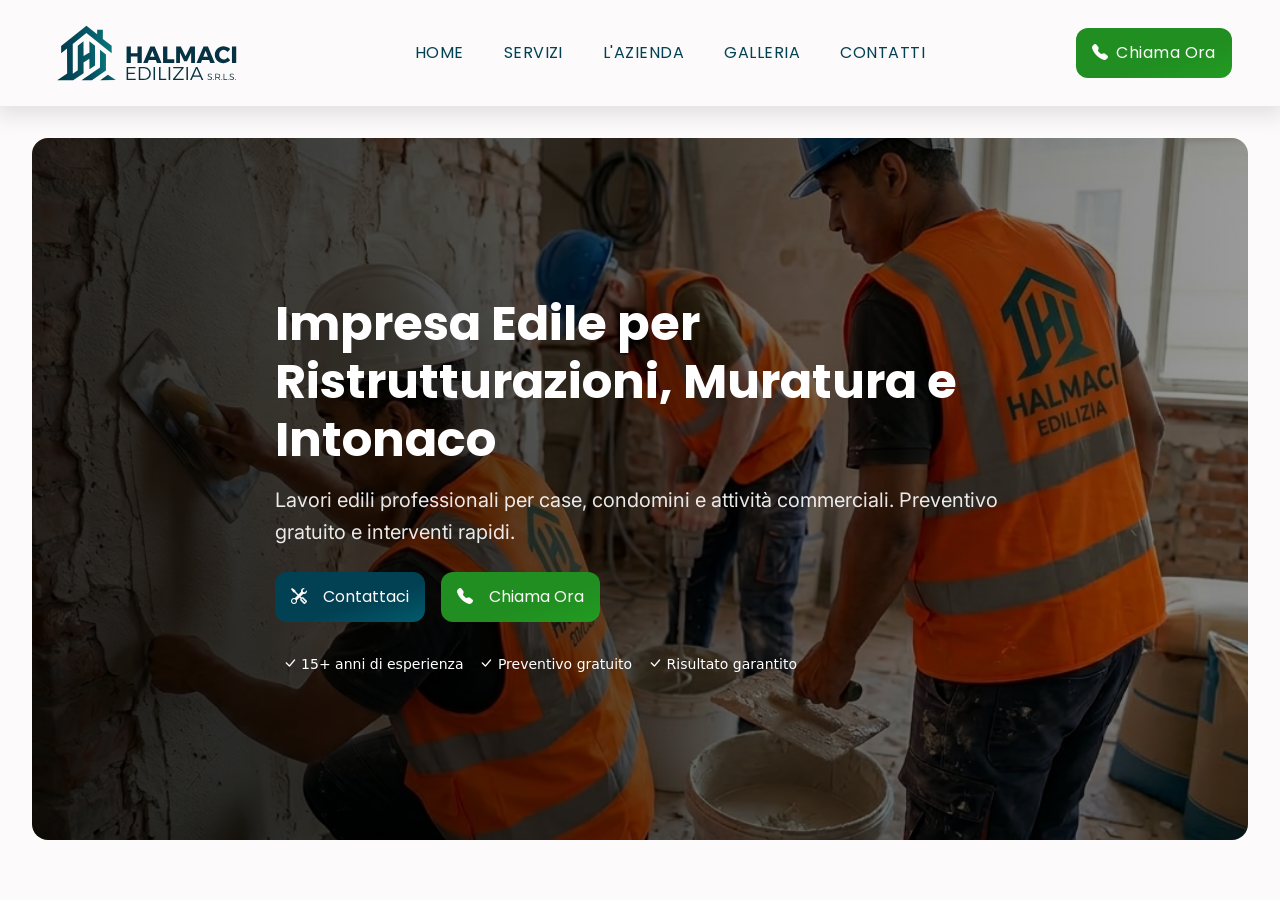
==== commit c4ea7b5b: "fix prestazionali + aggiunti script invio email contatti" ====
--- a/index.html
+++ b/index.html
@@ -8,33 +8,40 @@
 
     <!-- SEO -->
     <meta name="description"
-        content="Halmaci Edilizia SRLS offre ristrutturazioni, lavori edili e servizi professionali per abitazioni e aziende. Contattaci per un preventivo.">
-    <meta property="og:title" content="Halmaci Edilizia SRLS">
+        content="Halmaci Edilizia S.R.L.S. offre ristrutturazioni, lavori edili e servizi professionali per abitazioni e aziende. Contattaci per un preventivo.">
+    <meta property="og:title" content="Halmaci Edilizia S.R.L.S.">
+    <meta property="og:site_name" content="Halmaci Edilizia S.R.L.S.">
+    <meta property="og:locale" content="it_IT">
     <meta property="og:description" content="Ristrutturazioni e lavori edili professionali.">
-    <meta name="author" content="Halmaci Edilizia SRLS">
+    <meta name="author" content="Halmaci Edilizia S.R.L.S.">
     <meta property="og:type" content="website">
     <meta property="og:url" content="https://halmaciediliziasrls.it">
-    <meta property="og:image" content="https://halmaciediliziasrls.it/assets/img/logo_halmaci_testo_destra">
+    <meta property="og:image" content="https://halmaciediliziasrls.it/assets/img/logos/logo_halmaci_testo_sotto.png">
+    <meta name="robots" content="index, follow">
 
     <!-- favicon -->
-    <link rel="icon" type="image/png" sizes="96x96" href="/assets/img/favicon-package/favicon-96x96.png">
-    <link rel="apple-touch-icon" href="/assets/img/favicon-package//apple-touch-icon.png">
-    <!-- <link rel="manifest" href="/assets/img/favicon-package/site.webmanifest"> -->
+    <link rel="icon" href="assets/img/favicons/favicon.svg" type="image/svg+xml">
+    <link rel="icon" href="assets/img/favicons/favicon-32x32.png" sizes="32x32">
+    <link rel="icon" href="assets/img/favicons/favicon-16x16.png" sizes="16x16">
+    <link rel="shortcut icon" href="assets/img/favicons/favicon.ico">
+    <link rel="apple-touch-icon" sizes="180x180" href="assets/img/favicons/apple-touch-icon.png">
+    <link rel="manifest" href="assets/img/favicons/site.webmanifest">
+    <!------------->
+
     <meta name="theme-color" content="#ffffff" media="(prefers-color-scheme: light)">
     <meta name="theme-color" content="#0f172a" media="(prefers-color-scheme: dark)">
-    <!-- <link rel="icon" href="/assets/img/favicon.ico" type="image/x-icon"> -->
-
 
     <link href="https://cdn.jsdelivr.net/npm/bootstrap@5.3.2/dist/css/bootstrap.min.css" rel="stylesheet">
-    <link rel="stylesheet" href="../assets/css/styles.css">
-    <link rel="stylesheet" href="../assets/css/index.css">
-    <link rel="stylesheet" href="../assets/css/navbar.css">
-    <link rel="stylesheet" href="../assets/css/footer.css">
-    <link rel="stylesheet" href="../assets/css/hero.css">
-    <link rel="stylesheet" href="../assets/css/services.css">
-    <link rel="stylesheet" href="../assets/css/aboutUs.css">
-    <link rel="stylesheet" href="../assets/css/contact.css">
-    <link rel="stylesheet" href="../assets/css/userReviews.css">
+    <link rel="stylesheet" href="assets/css/styles.css">
+    <link rel="stylesheet" href="assets/css/index.css">
+    <link rel="stylesheet" href="assets/css/navbar.css">
+    <link rel="stylesheet" href="assets/css/footer.css">
+    <link rel="stylesheet" href="assets/css/hero.css">
+    <link rel="stylesheet" href="assets/css/services.css">
+    <link rel="stylesheet" href="assets/css/aboutUs.css">
+    <link rel="stylesheet" href="assets/css/contact.css">
+    <link rel="stylesheet" href="assets/css/userReviews.css">
+    <link rel="stylesheet" href="assets/css/gallery.css">
     <link rel="stylesheet" href="https://cdn.jsdelivr.net/npm/bootstrap-icons@1.13.1/font/bootstrap-icons.min.css">
     <link rel="preconnect" href="https://fonts.googleapis.com">
     <link rel="preconnect" href="https://fonts.gstatic.com" crossorigin>
@@ -47,6 +54,7 @@
 
     <!-- CONTAINER PRINCIPALE -->
     <div id="content">
+
         <div id="home"></div>
 
         <div id="services"></div>
@@ -55,22 +63,22 @@
 
         <div id="about-us"></div>
 
+        <div id="gallery"></div>
+
         <div id="contact-us"></div>
-
-        <div id="work-with-us"></div>
 
         <!-- FOOTER -->
         <div id="footer"></div>
     </div>
 
-    <script src="assets/js/navbarManager.js"></script>
-    <script src="assets/js/animations.js"></script>
-    <script src="assets/js/loadComponents.js"></script>
-    <script src="assets/js/switchForms.js"></script>
-    <script src="assets/js/clearUrl.js"></script>
+    <script src="assets/js/navbarManager.js" defer></script>
+    <script src="assets/js/animations.js" defer></script>
+    <script src="assets/js/loadComponents.js" defer></script>
+    <script src="assets/js/switchForms.js" defer></script>
+    <script src="assets/js/clearUrl.js" defer></script>
+    <script src="assets/js/gallery.js" defer></script>
+    <script src="assets/js/contact.js" defer></script>
     <script src="https://cdn.jsdelivr.net/npm/bootstrap@5.3.2/dist/js/bootstrap.bundle.min.js"></script>
-
-
 </body>
 
 </html>
--- a/assets/css/styles.css
+++ b/assets/css/styles.css
@@ -284,4 +284,41 @@
 .whatsapp {
   background-color: #25D366;
 }
-/* FINE SOCIALS */+
+/* FINE SOCIALS */
+
+/* SCROLLBAR CUSTOM */
+html {
+  scrollbar-width: thin;
+  scrollbar-color: var(--primary-color) var(--grey-color);
+}
+
+::-webkit-scrollbar {
+  width: 12px;
+  height: 12px;
+}
+
+::-webkit-scrollbar-track {
+  background: var(--grey-color);
+  border-radius: 6px;
+}
+
+::-webkit-scrollbar-thumb {
+  background: var(--primary-color);
+  border-radius: 6px;
+  transition: background 0.2s ease;
+}
+
+::-webkit-scrollbar-thumb:hover {
+  background: var(--secondary-color);
+}
+
+::-webkit-scrollbar-thumb:active {
+  background: var(--dark-primary-color);
+}
+
+::-webkit-scrollbar-corner {
+  background: var(--grey-color);
+}
+
+/* FINE SCROLLBAR CUSTOM */
--- a/assets/css/index.css
+++ b/assets/css/index.css
@@ -16,7 +16,7 @@
 body {
     display: flex;
     flex-direction: column;
-    min-height: 100vh;
+    min-height: 100dvh;
     background-color: var(--white-color);
 }
 
--- a/assets/css/aboutUs.css
+++ b/assets/css/aboutUs.css
@@ -3,7 +3,7 @@
 }
 
 .about-bg {
-    background: url('../img/about-us-img.png') center/cover no-repeat;
+    background: url('../img/about-us-images/about-us-img-background.png') center/cover no-repeat;
     background-attachment: fixed;
     min-height: 70vh !important;
     display: flex;
--- a/assets/css/gallery.css
+++ b/assets/css/gallery.css
@@ -0,0 +1,155 @@
+.gallery-container {
+    max-width: none;
+}
+
+.gallery-nav {
+    display: flex;
+    justify-content: center;
+    gap: 1rem;
+    margin-bottom: 2rem;
+}
+
+.btn-custom:disabled {
+    background: #ccc;
+    cursor: not-allowed;
+}
+
+.page-info {
+    align-self: center;
+    font-weight: bold;
+}
+
+.gallery-images {
+    list-style: none;
+    display: flex;
+    flex-wrap: wrap;
+    justify-content: center;
+    gap: 1.5rem;
+}
+
+.gallery-images .img {
+    flex: 0 0 calc(33.3% - 1.5rem); /* SEMPRE 4 per riga */
+    height: 300px;
+    break-inside: avoid;
+    border-radius: 16px;
+    overflow: hidden;
+    cursor: pointer;
+    box-shadow: 0 4px 8px rgba(0, 0, 0, 0.1);
+    transition: transform 0.3s, box-shadow 0.3s;
+}
+
+.gallery-images img, .gallery-images video {
+    width: 100%;
+    height: 100%;
+    display: block;
+    object-fit: cover;
+    object-position: center;
+}
+
+.gallery-images .img:hover {
+    transform: scale(1.02);
+    box-shadow: 0 8px 16px rgba(0, 0, 0, 0.2);
+}
+
+.lightbox {
+    display: none;
+    position: fixed;
+    top: 0;
+    left: 0;
+    width: 100%;
+    height: 100%;
+    background: rgba(0, 0, 0, 0.9);
+    z-index: 1000;
+    align-items: center;
+    justify-content: center;
+}
+
+.lightbox.active {
+    display: flex;
+}
+
+.lightbox-content {
+    position: relative;
+    width: 90vw;
+    height: 90vh;
+}
+
+#lightboxMedia {
+    display: flex;
+    justify-content: center;
+    align-items: center;
+    height: 100%;
+}
+
+#lightboxMedia img,
+#lightboxMedia video {
+    max-width: 100%;
+    max-height: 90vh;
+    width: auto;
+    height: auto;
+    object-fit: contain;
+}
+
+#lightboxMedia video {
+    max-height: 95vh;
+}
+
+.lightbox-close {
+    position: absolute;
+    top: -10px;
+    right: 10px;
+    background: none;
+    border: none;
+    color: white;
+    font-size: 2.5rem;
+    cursor: pointer;
+    padding: 0.5rem;
+    z-index: 999;
+}
+
+.lightbox-nav {
+    position: absolute;
+    top: 50%;
+    font-size: 2.5rem;
+    width: 60px;
+    height: 60px;
+    cursor: pointer;
+    transform: translateY(-50%);
+    display: flex;
+    align-items: center;
+    justify-content: center;
+    z-index: 999;
+}
+
+.lightbox-nav.prev {
+    left: 20px;
+}
+
+.lightbox-nav.next {
+    right: 20px;
+}
+
+.prev i,
+.next i {
+    font-size: 22px !important;
+}
+
+@media (max-width: 768px) {
+    .gallery-images {
+        gap: 0.5rem;
+        padding: 0 0.5rem;
+    }
+
+    .gallery-images .img {
+        flex: 0 0 calc(50% - 0.25rem);
+        height: 200px;
+    }
+}
+
+@media (max-width: 480px) {
+    .gallery-images .img {
+        flex: 0 0 100%;
+        width: 300px;
+        height: 300px;
+    }
+}
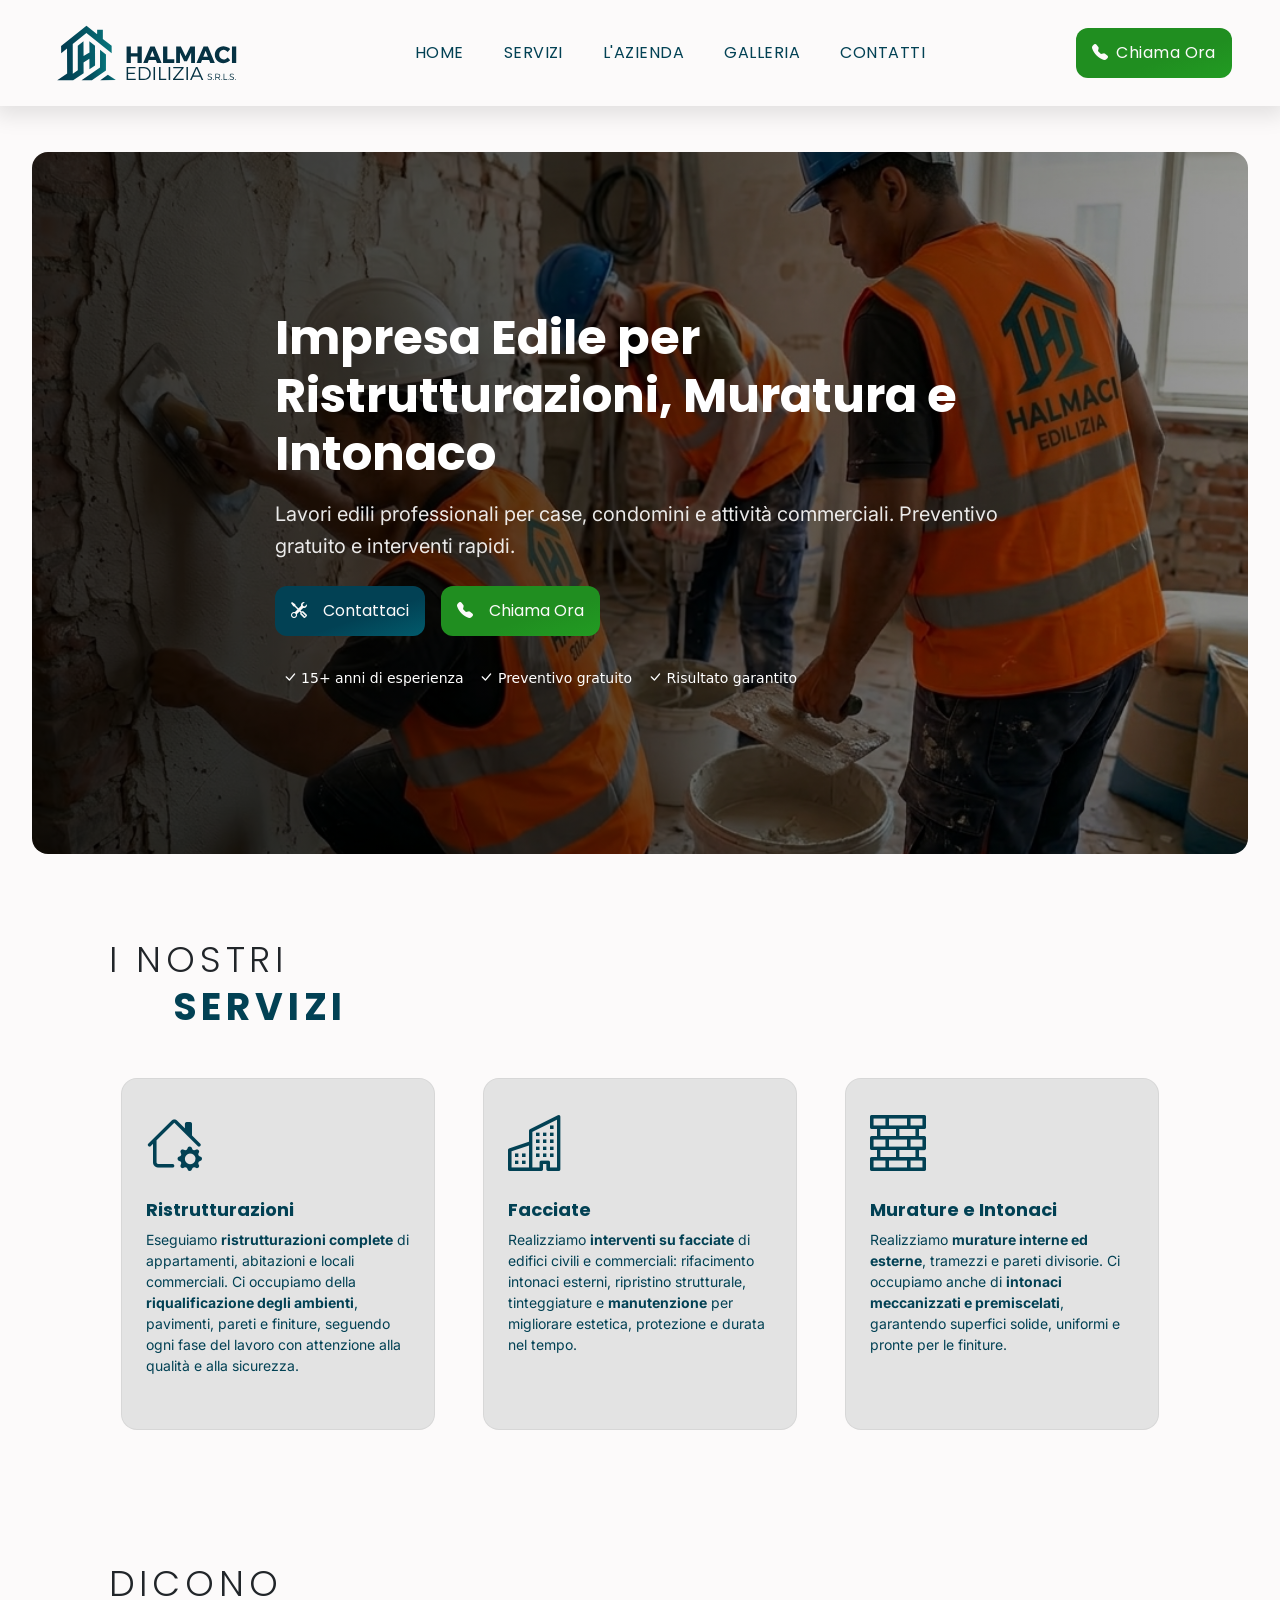
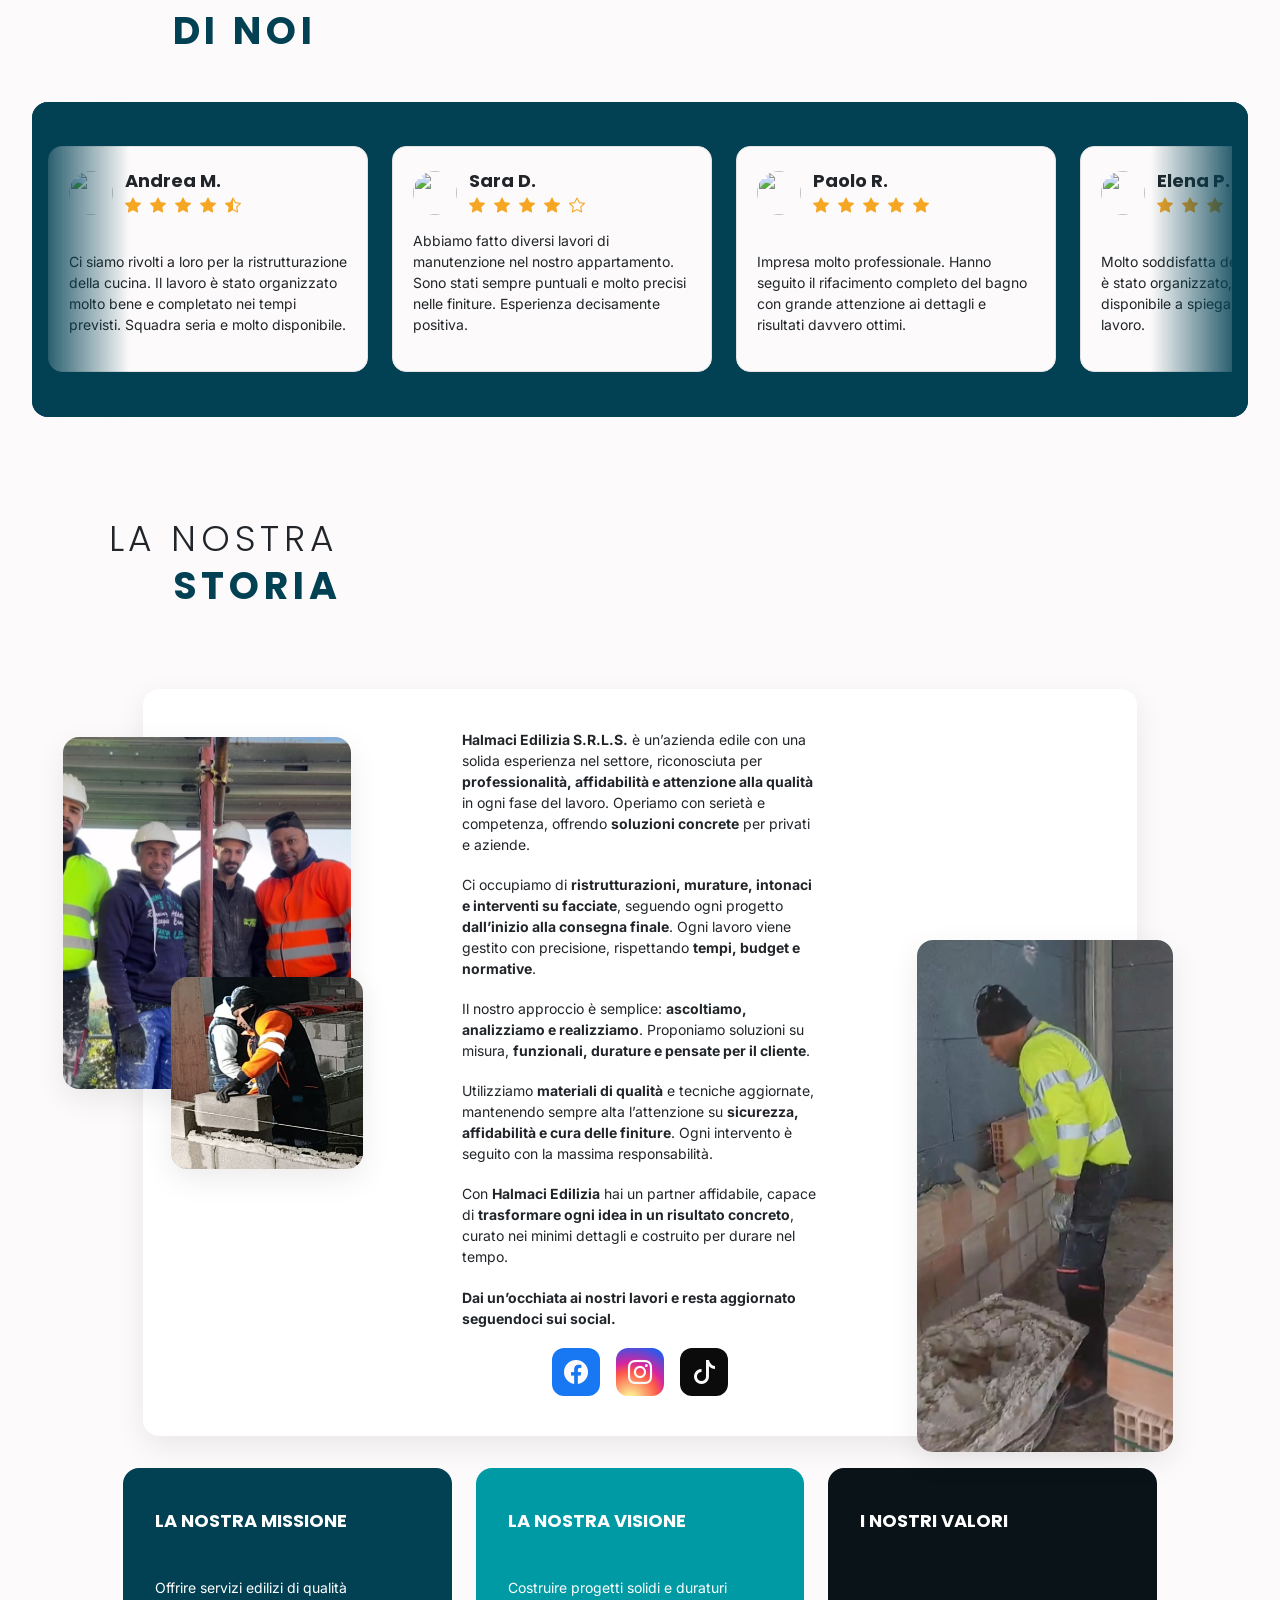
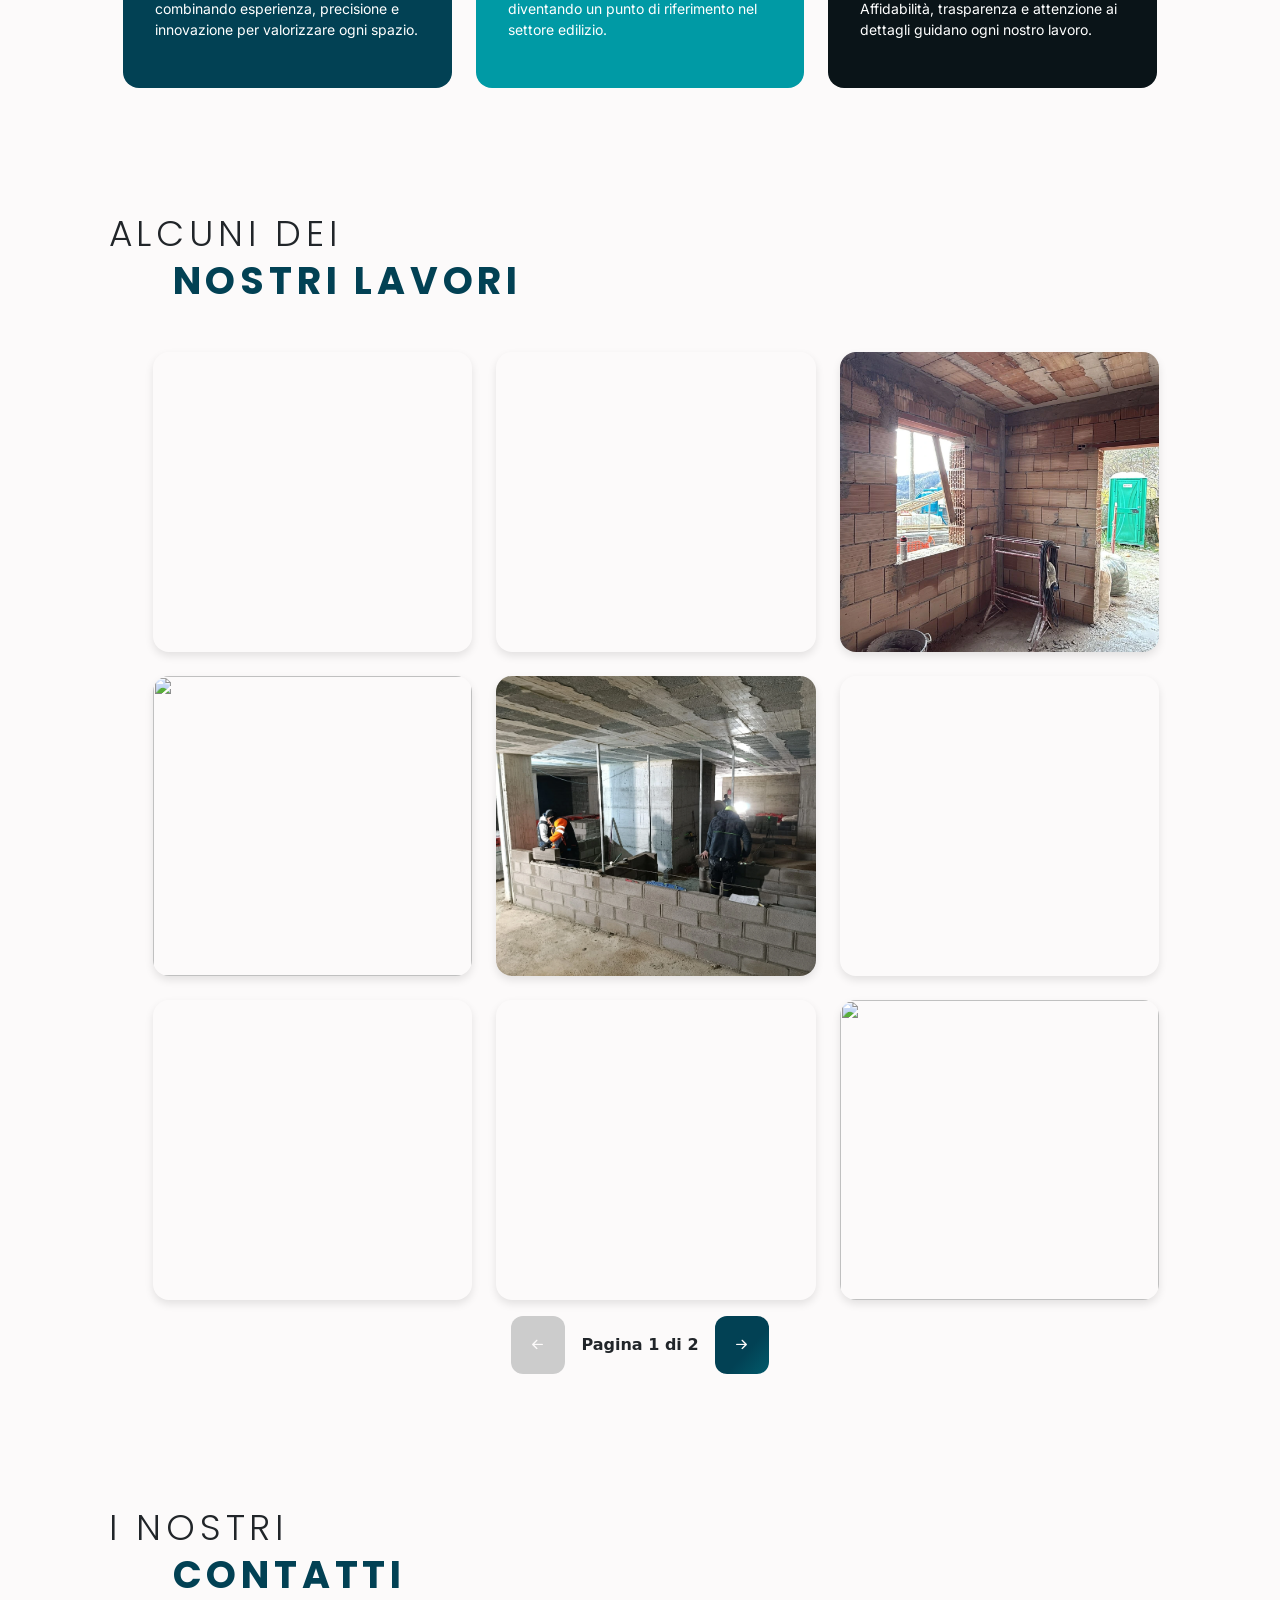
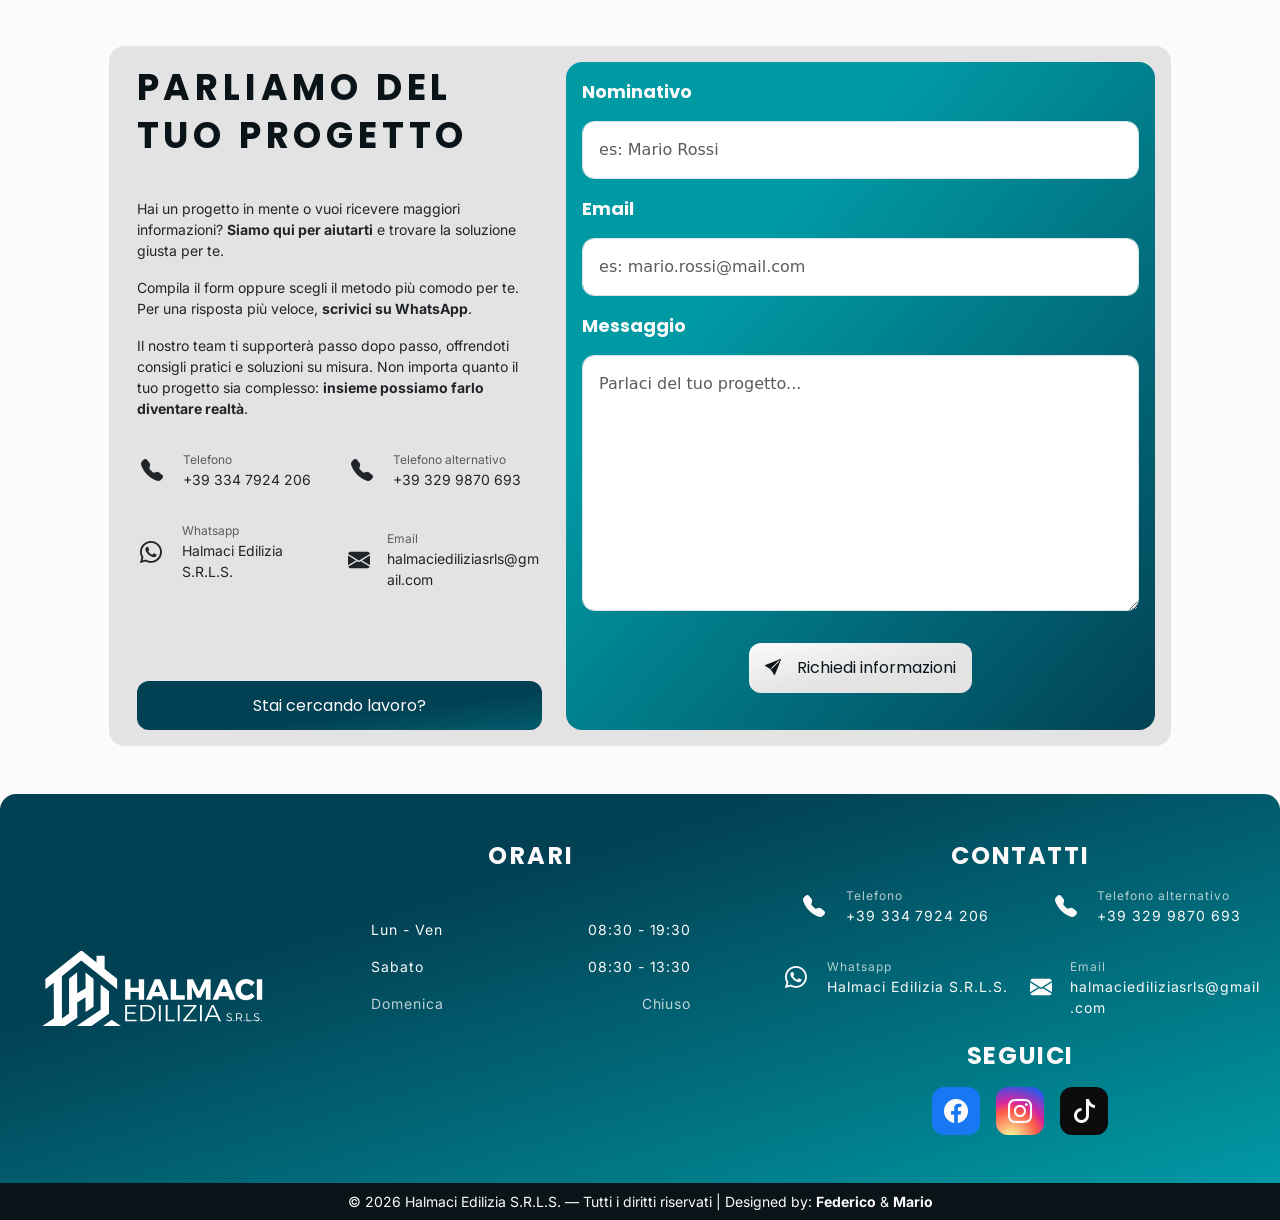
==== commit 76a45d79: "fix grafici" ====
--- a/index.html
+++ b/index.html
@@ -18,6 +18,13 @@
     <meta property="og:url" content="https://halmaciediliziasrls.it">
     <meta property="og:image" content="https://halmaciediliziasrls.it/assets/img/logos/logo_halmaci_testo_sotto.png">
     <meta name="robots" content="index, follow">
+    <meta property="og:image:width" content="1200">
+    <meta property="og:image:height" content="630">
+    <meta name="twitter:card" content="summary_large_image">
+    <meta name="theme-color" content="#ffffff" media="(prefers-color-scheme: light)">
+    <meta name="theme-color" content="#0f172a" media="(prefers-color-scheme: dark)">
+    <meta name="color-scheme" content="light dark">
+    <link rel="canonical" href="https://halmaciediliziasrls.it">
 
     <!-- favicon -->
     <link rel="icon" href="assets/img/favicons/favicon.svg" type="image/svg+xml">
@@ -27,9 +34,6 @@
     <link rel="apple-touch-icon" sizes="180x180" href="assets/img/favicons/apple-touch-icon.png">
     <link rel="manifest" href="assets/img/favicons/site.webmanifest">
     <!------------->
-
-    <meta name="theme-color" content="#ffffff" media="(prefers-color-scheme: light)">
-    <meta name="theme-color" content="#0f172a" media="(prefers-color-scheme: dark)">
 
     <link href="https://cdn.jsdelivr.net/npm/bootstrap@5.3.2/dist/css/bootstrap.min.css" rel="stylesheet">
     <link rel="stylesheet" href="assets/css/styles.css">
@@ -53,7 +57,7 @@
     <div id="navbar"></div>
 
     <!-- CONTAINER PRINCIPALE -->
-    <div id="content">
+    <main id="content">
 
         <div id="home"></div>
 
@@ -69,7 +73,7 @@
 
         <!-- FOOTER -->
         <div id="footer"></div>
-    </div>
+    </main>
 
     <script src="assets/js/navbarManager.js" defer></script>
     <script src="assets/js/animations.js" defer></script>
--- a/assets/css/index.css
+++ b/assets/css/index.css
@@ -1,26 +1,27 @@
-html,
-body {
-    height: 100%;
-    margin: 0;
-    padding: 0;
-    overflow: hidden;
-}
-
-#content {
-    height: 100%;
-    overflow-y: auto;
-    overflow-x: hidden;
-    -webkit-overflow-scrolling: touch;
-}
-
 body {
     display: flex;
     flex-direction: column;
     min-height: 100dvh;
+    overflow-x: hidden;
     background-color: var(--white-color);
 }
 
+#navbar {
+    position: fixed;
+    top: 0;
+    width: 100%;
+    z-index: 1000;
+}
+
 #content {
-    flex: 1;
-    scroll-behavior: smooth;
+    margin-top: 120px;
+    overflow-x: hidden;
+}
+
+#home,
+#services,
+#about-us,
+#gallery,
+#contact-us {
+    scroll-margin-top: 150px;
 }
--- a/assets/css/footer.css
+++ b/assets/css/footer.css
@@ -16,6 +16,7 @@
     gap: 1rem;
     justify-content: start;
     align-items: start;
+    padding: 0 1rem;
 
     @media (max-width: 768px) {
         grid-template-columns: 1fr;
--- a/assets/css/gallery.css
+++ b/assets/css/gallery.css
@@ -1,5 +1,6 @@
 .gallery-container {
     max-width: none;
+    min-height: 45vh;
 }
 
 .gallery-nav {
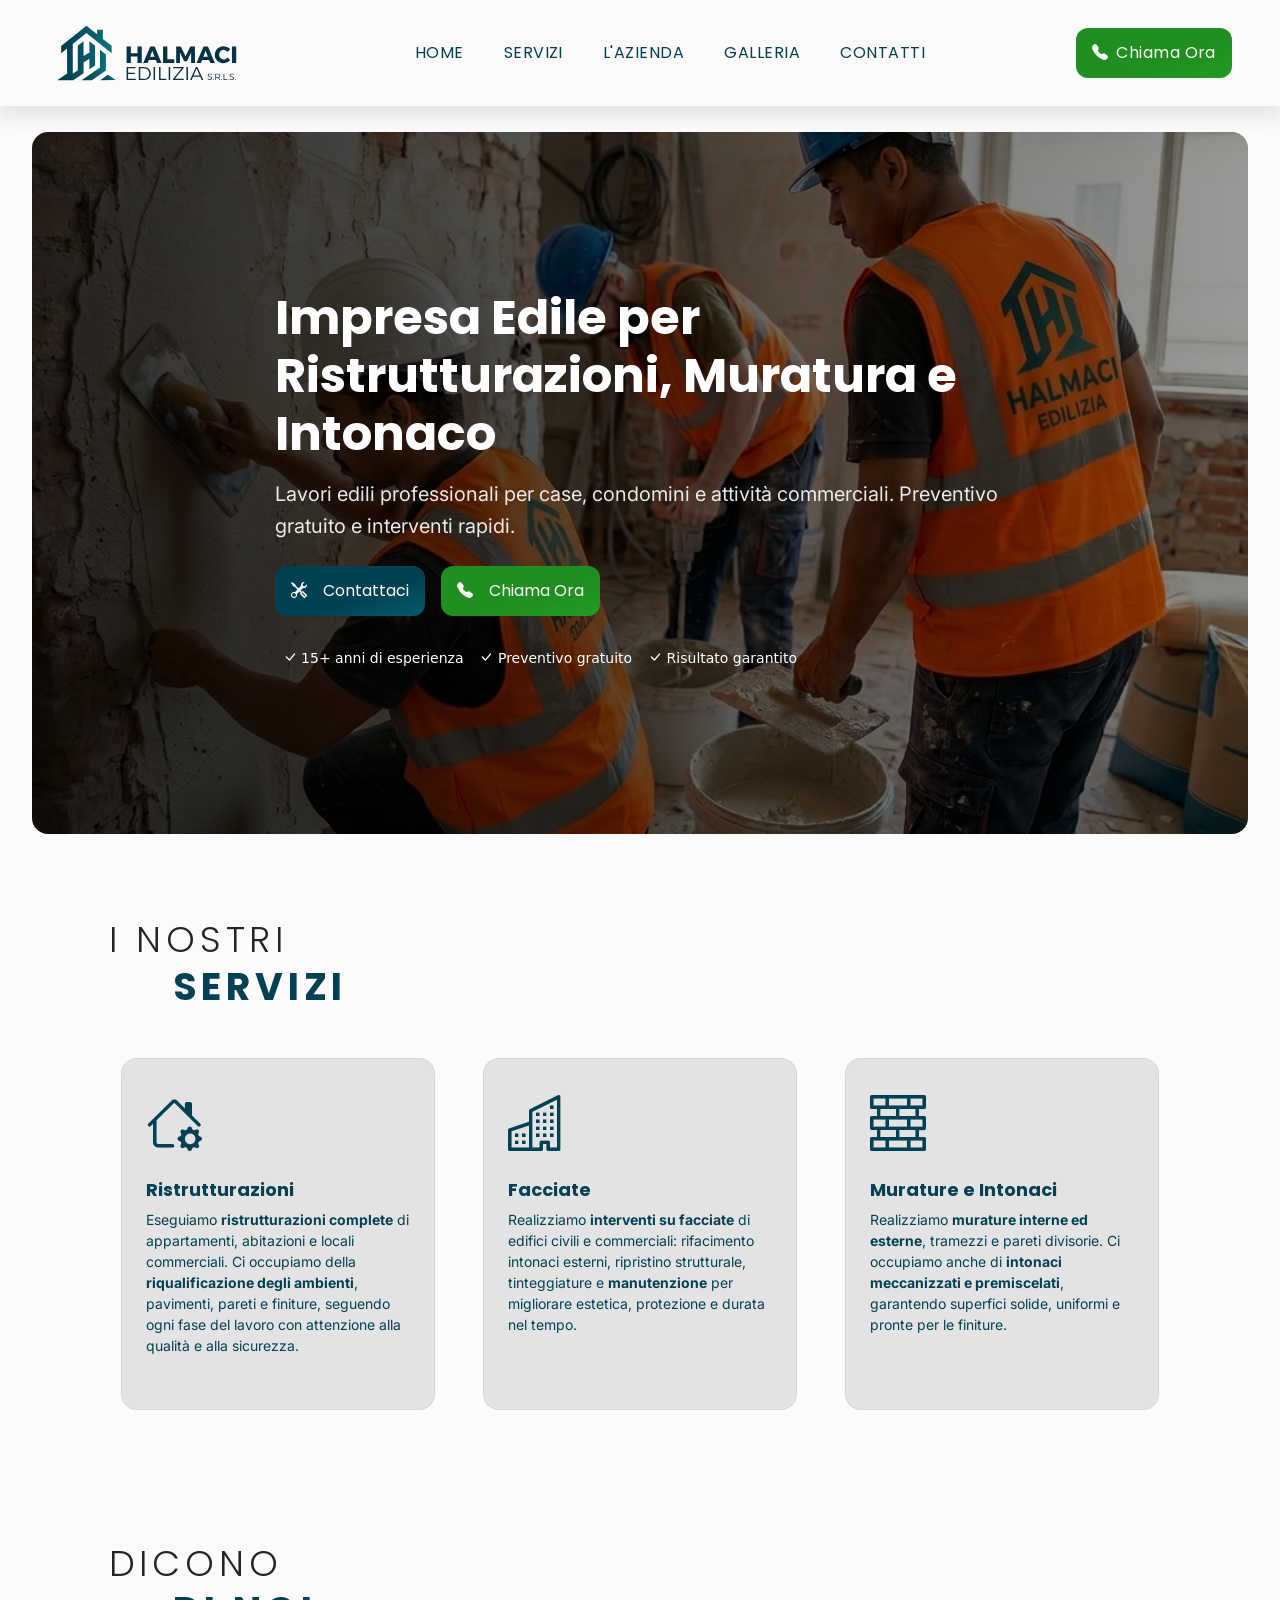
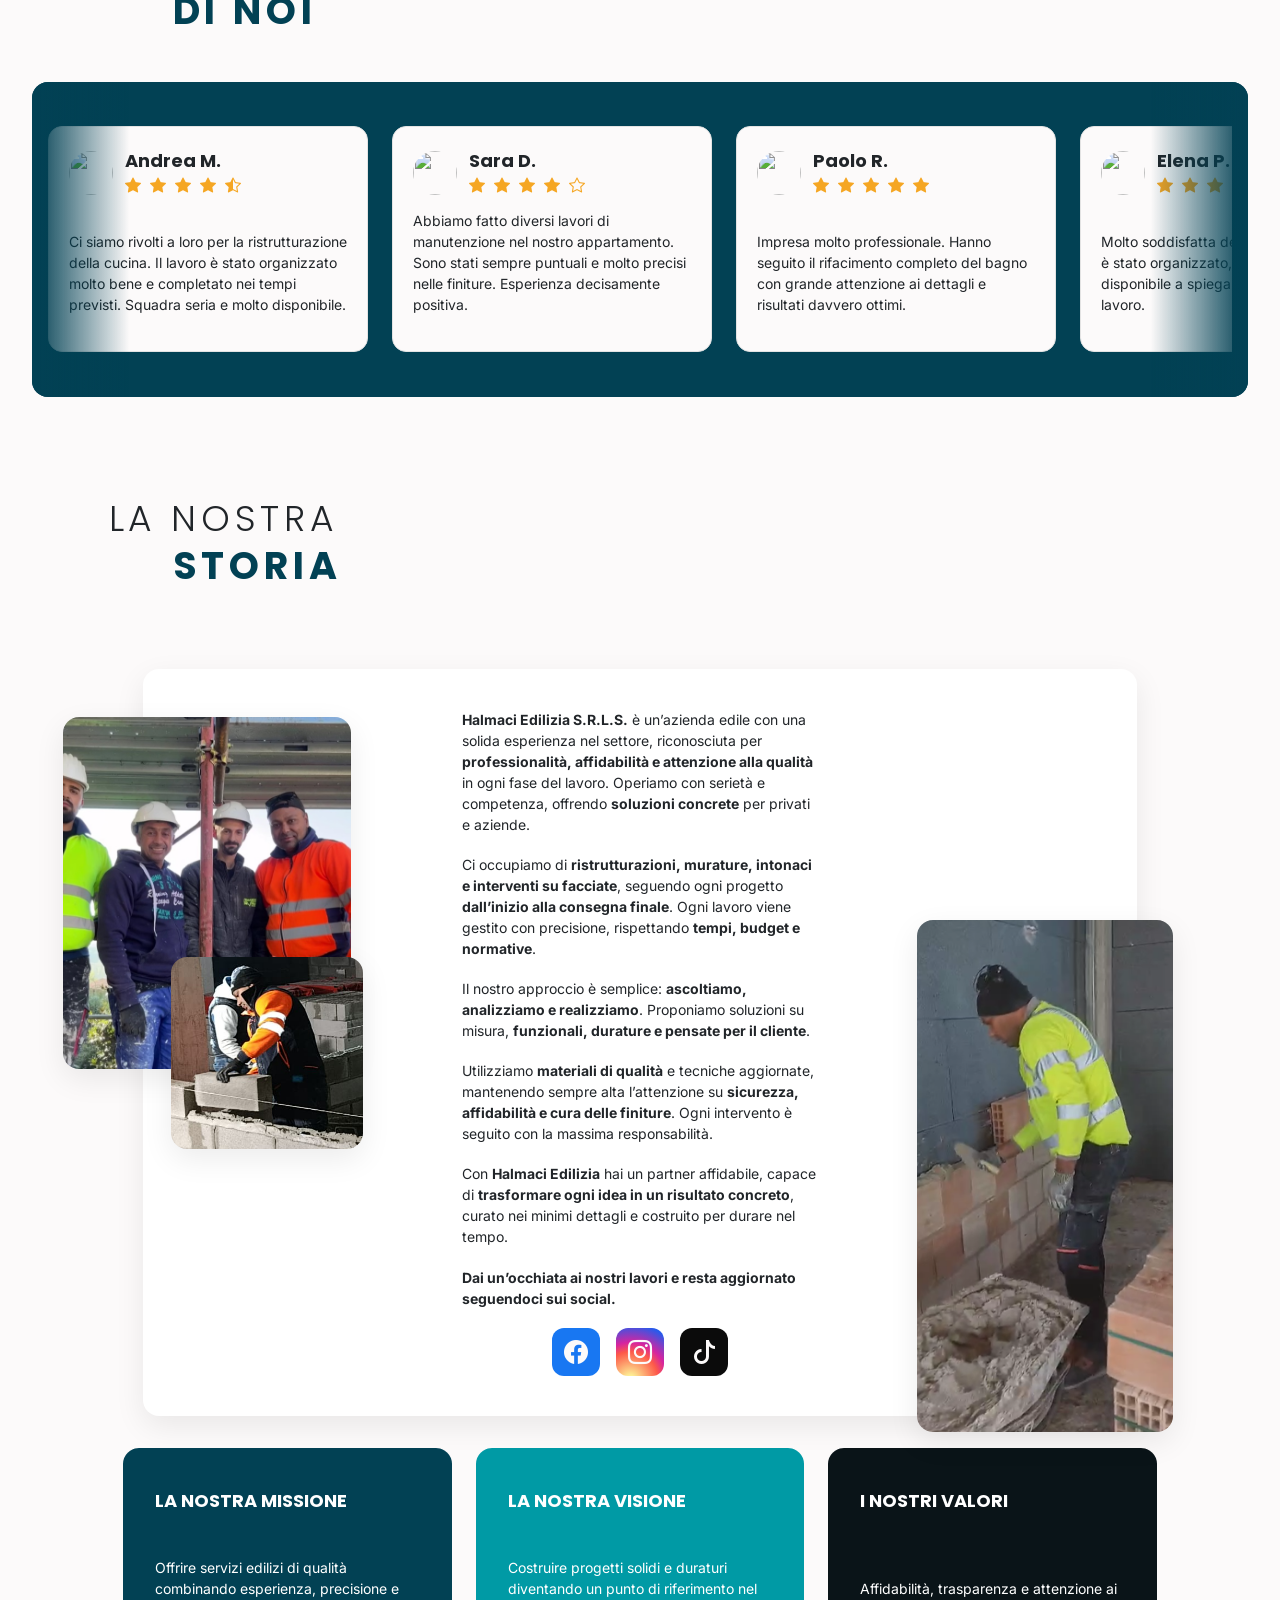
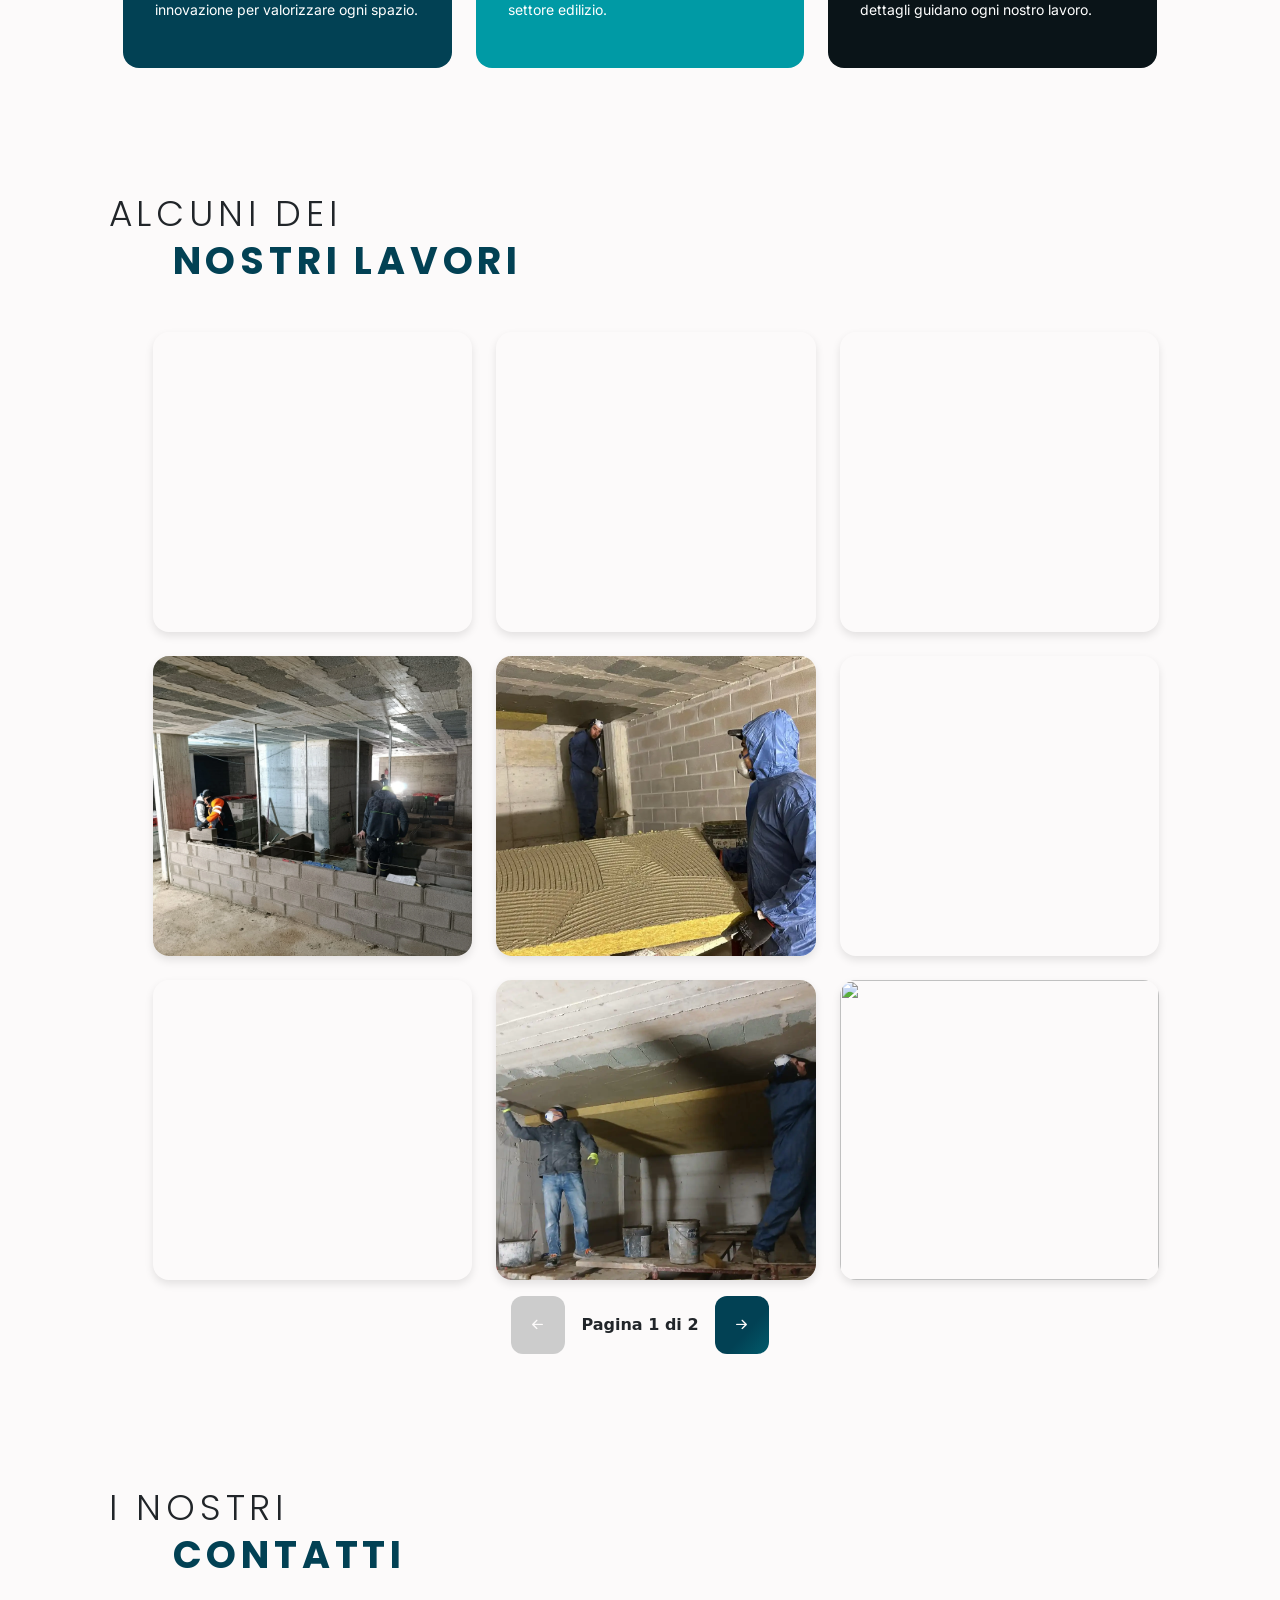
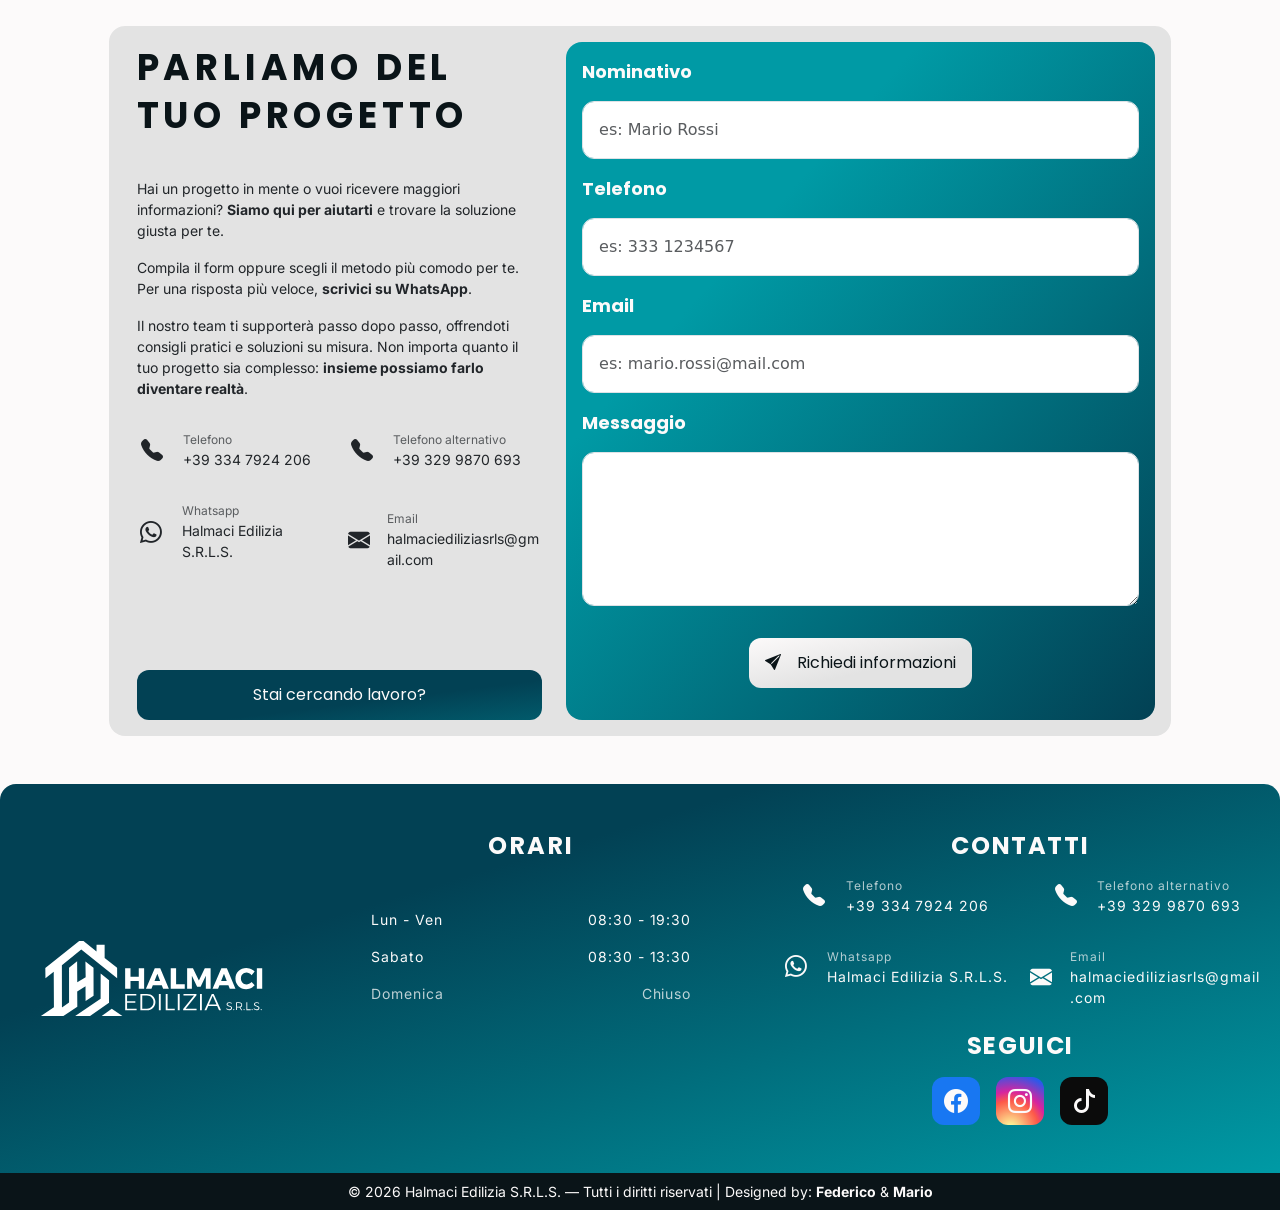
==== commit 41859765: "fix seo + content link" ====
--- a/index.html
+++ b/index.html
@@ -9,14 +9,14 @@
     <!-- SEO -->
     <meta name="description"
         content="Halmaci Edilizia S.R.L.S. offre ristrutturazioni, lavori edili e servizi professionali per abitazioni e aziende. Contattaci per un preventivo.">
-    <meta property="og:title" content="Halmaci Edilizia S.R.L.S.">
+    <meta property="og:title" content="Halmaci Edilizia">
     <meta property="og:site_name" content="Halmaci Edilizia S.R.L.S.">
     <meta property="og:locale" content="it_IT">
     <meta property="og:description" content="Ristrutturazioni e lavori edili professionali.">
     <meta name="author" content="Halmaci Edilizia S.R.L.S.">
     <meta property="og:type" content="website">
-    <meta property="og:url" content="https://halmaciediliziasrls.it">
-    <meta property="og:image" content="https://halmaciediliziasrls.it/assets/img/logos/logo_halmaci_testo_sotto.png">
+    <meta property="og:url" content="https://halmaciedilizia.it">
+    <meta property="og:image" content="https://halmaciedilizia.it/assets/img/logos/logo_halmaci_testo_sotto.png">
     <meta name="robots" content="index, follow">
     <meta property="og:image:width" content="1200">
     <meta property="og:image:height" content="630">
@@ -24,7 +24,7 @@
     <meta name="theme-color" content="#ffffff" media="(prefers-color-scheme: light)">
     <meta name="theme-color" content="#0f172a" media="(prefers-color-scheme: dark)">
     <meta name="color-scheme" content="light dark">
-    <link rel="canonical" href="https://halmaciediliziasrls.it">
+    <link rel="canonical" href="https://halmaciedilizia.it">
 
     <!-- favicon -->
     <link rel="icon" href="assets/img/favicons/favicon.svg" type="image/svg+xml">
--- a/assets/css/index.css
+++ b/assets/css/index.css
@@ -14,14 +14,15 @@
 }
 
 #content {
-    margin-top: 120px;
+    margin-top: 100px;
     overflow-x: hidden;
 }
 
+#content,
 #home,
 #services,
 #about-us,
 #gallery,
 #contact-us {
-    scroll-margin-top: 150px;
+    scroll-margin-top: 120px;
 }
--- a/assets/css/navbar.css
+++ b/assets/css/navbar.css
@@ -18,7 +18,7 @@
     max-width: 100% !important;
 
     @media (max-width: 991px) {
-        padding: 1rem !important;
+        padding: 0 1rem !important;
     }
 }
 
--- a/assets/css/contact.css
+++ b/assets/css/contact.css
@@ -37,10 +37,10 @@
     color: var(--white-color);
 }
 
-.messaggio-contact-us {
+/* .messaggio-contact-us {
     height: 16rem;
     resize: vertical;
-}
+} */
 
 .form-description-title {
     text-transform: uppercase;
